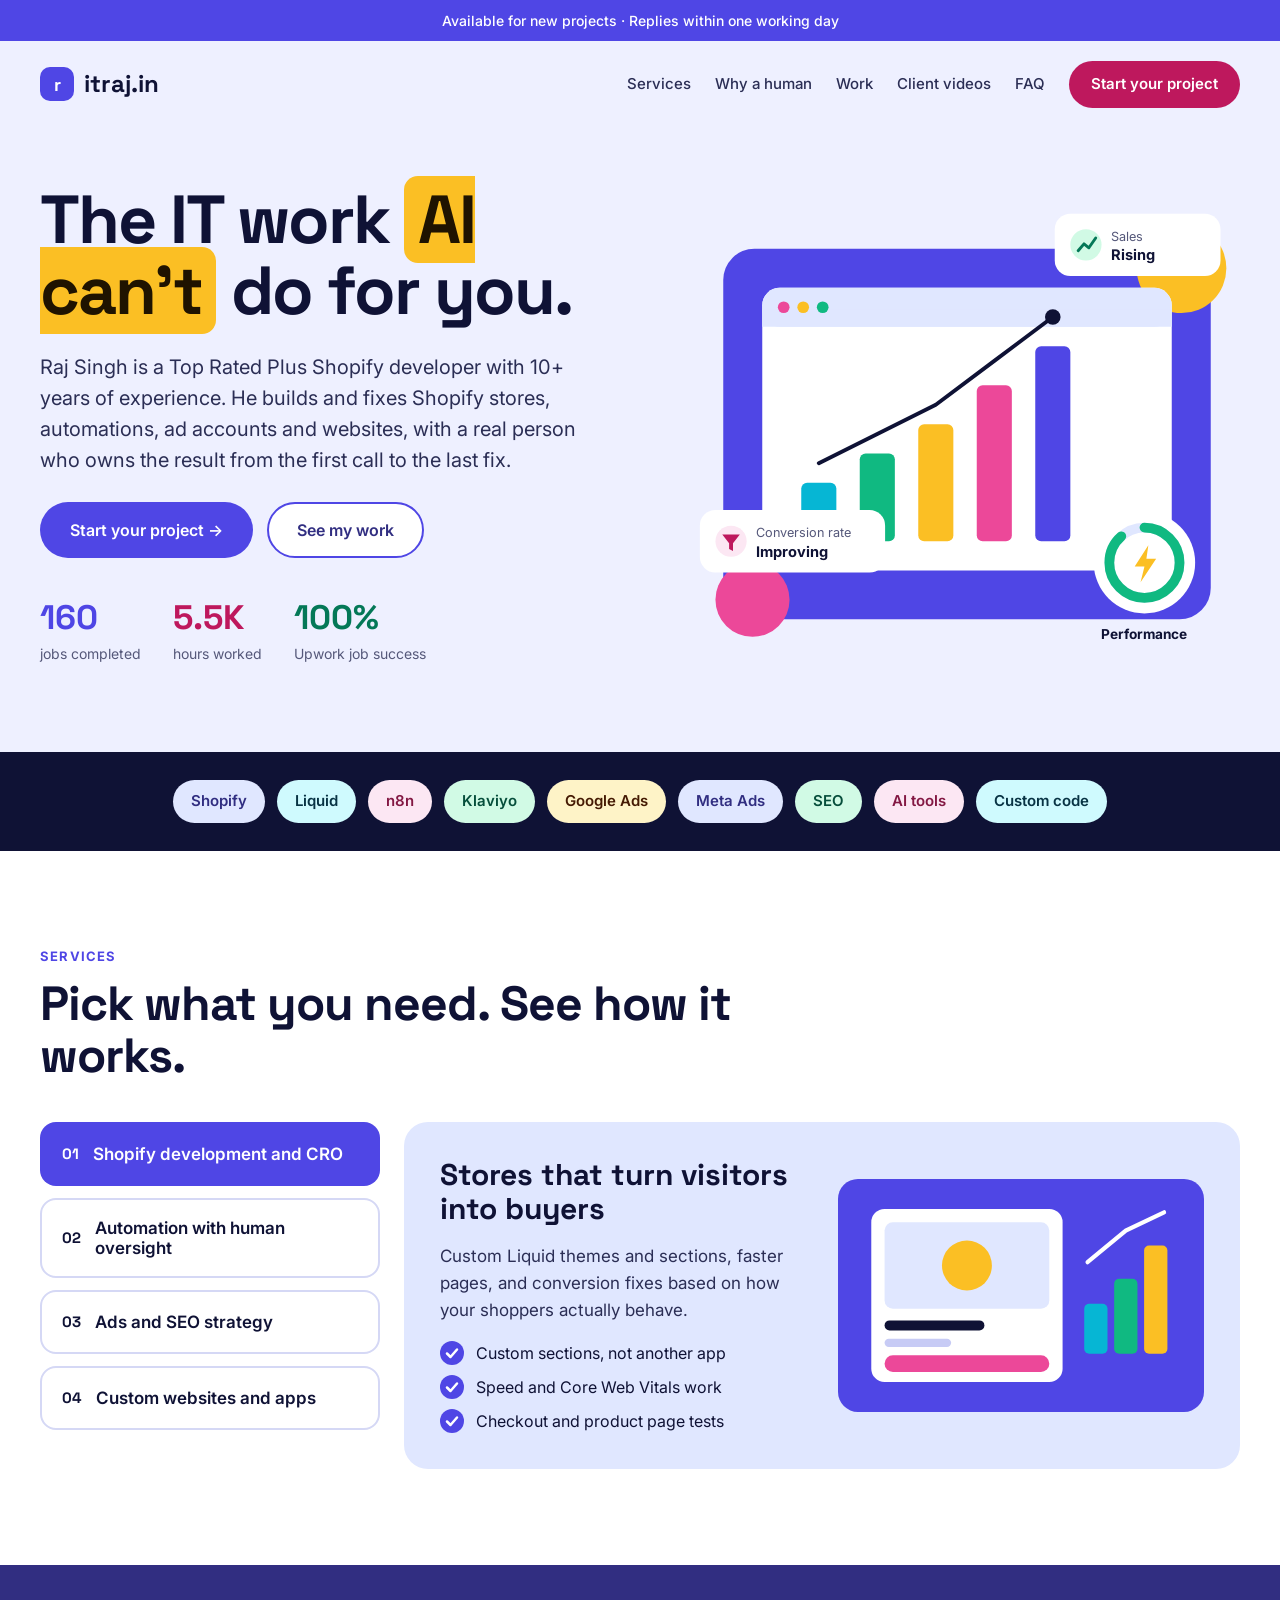
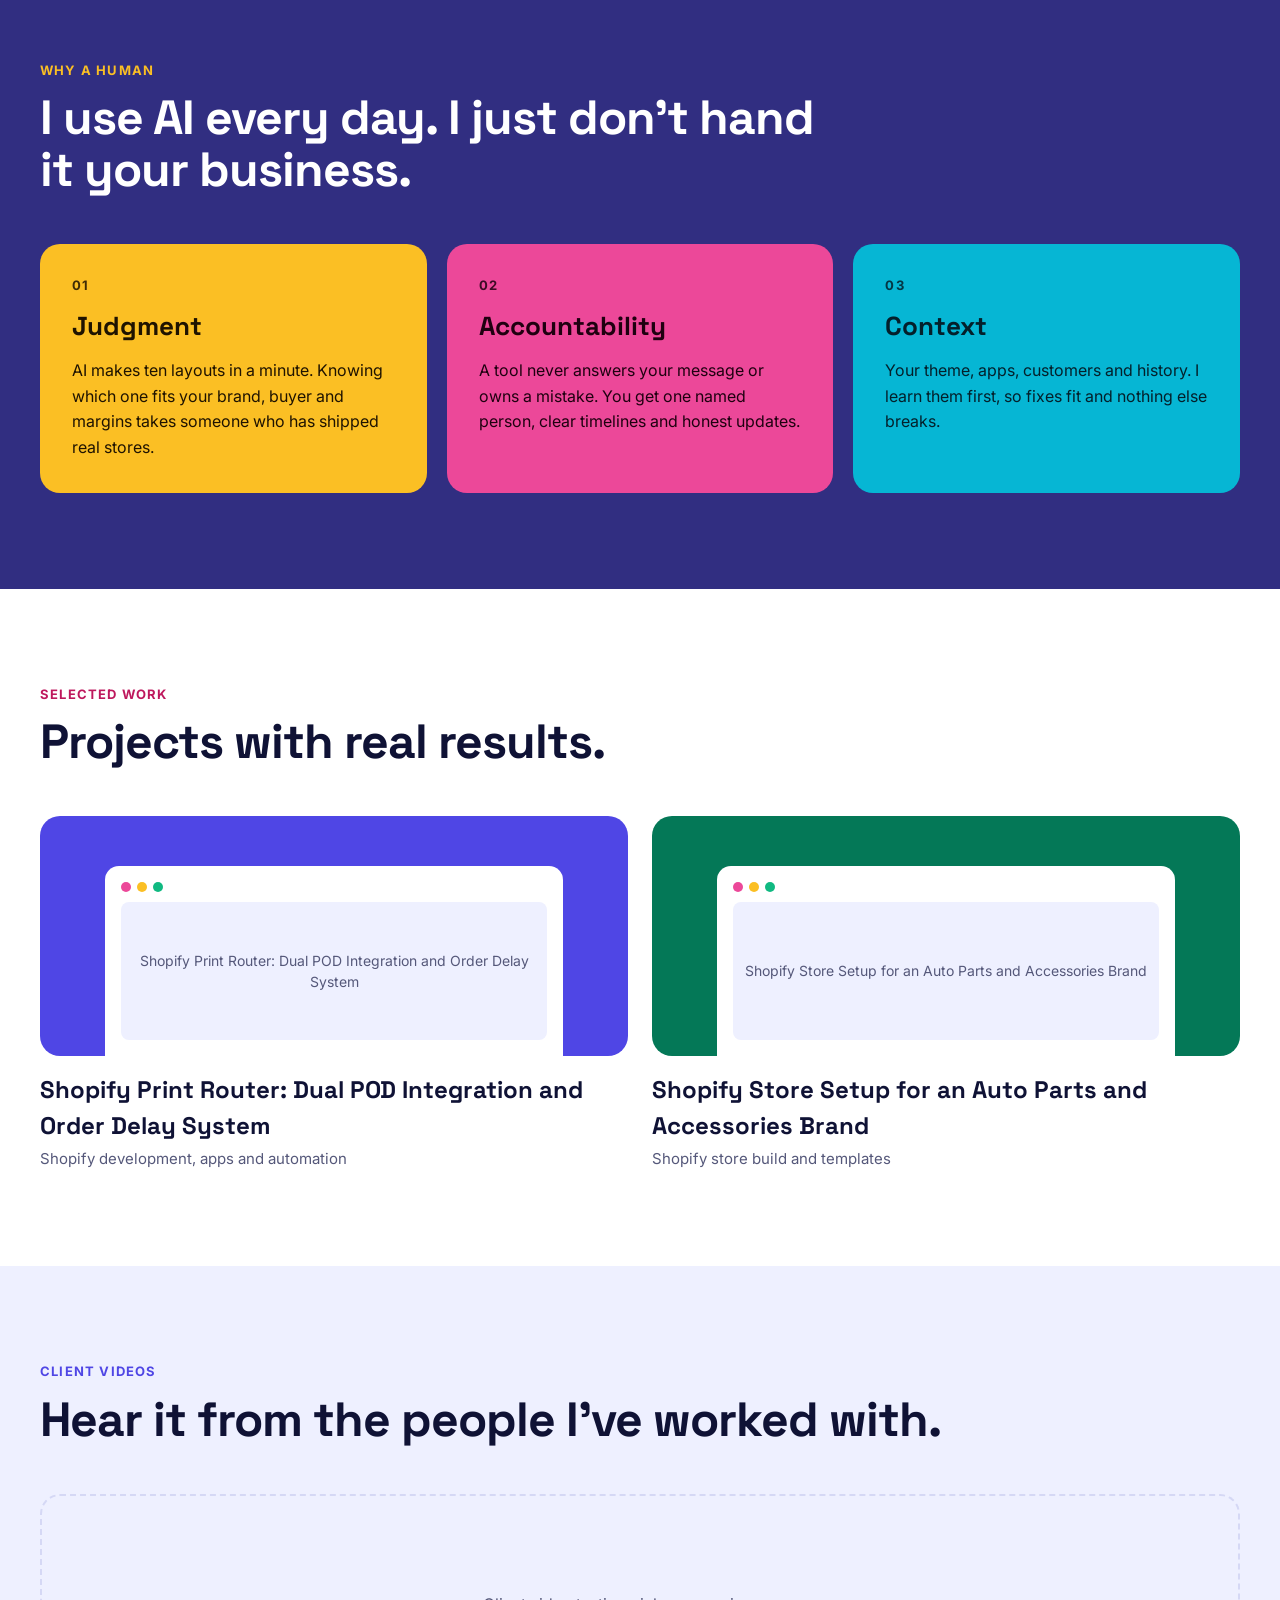
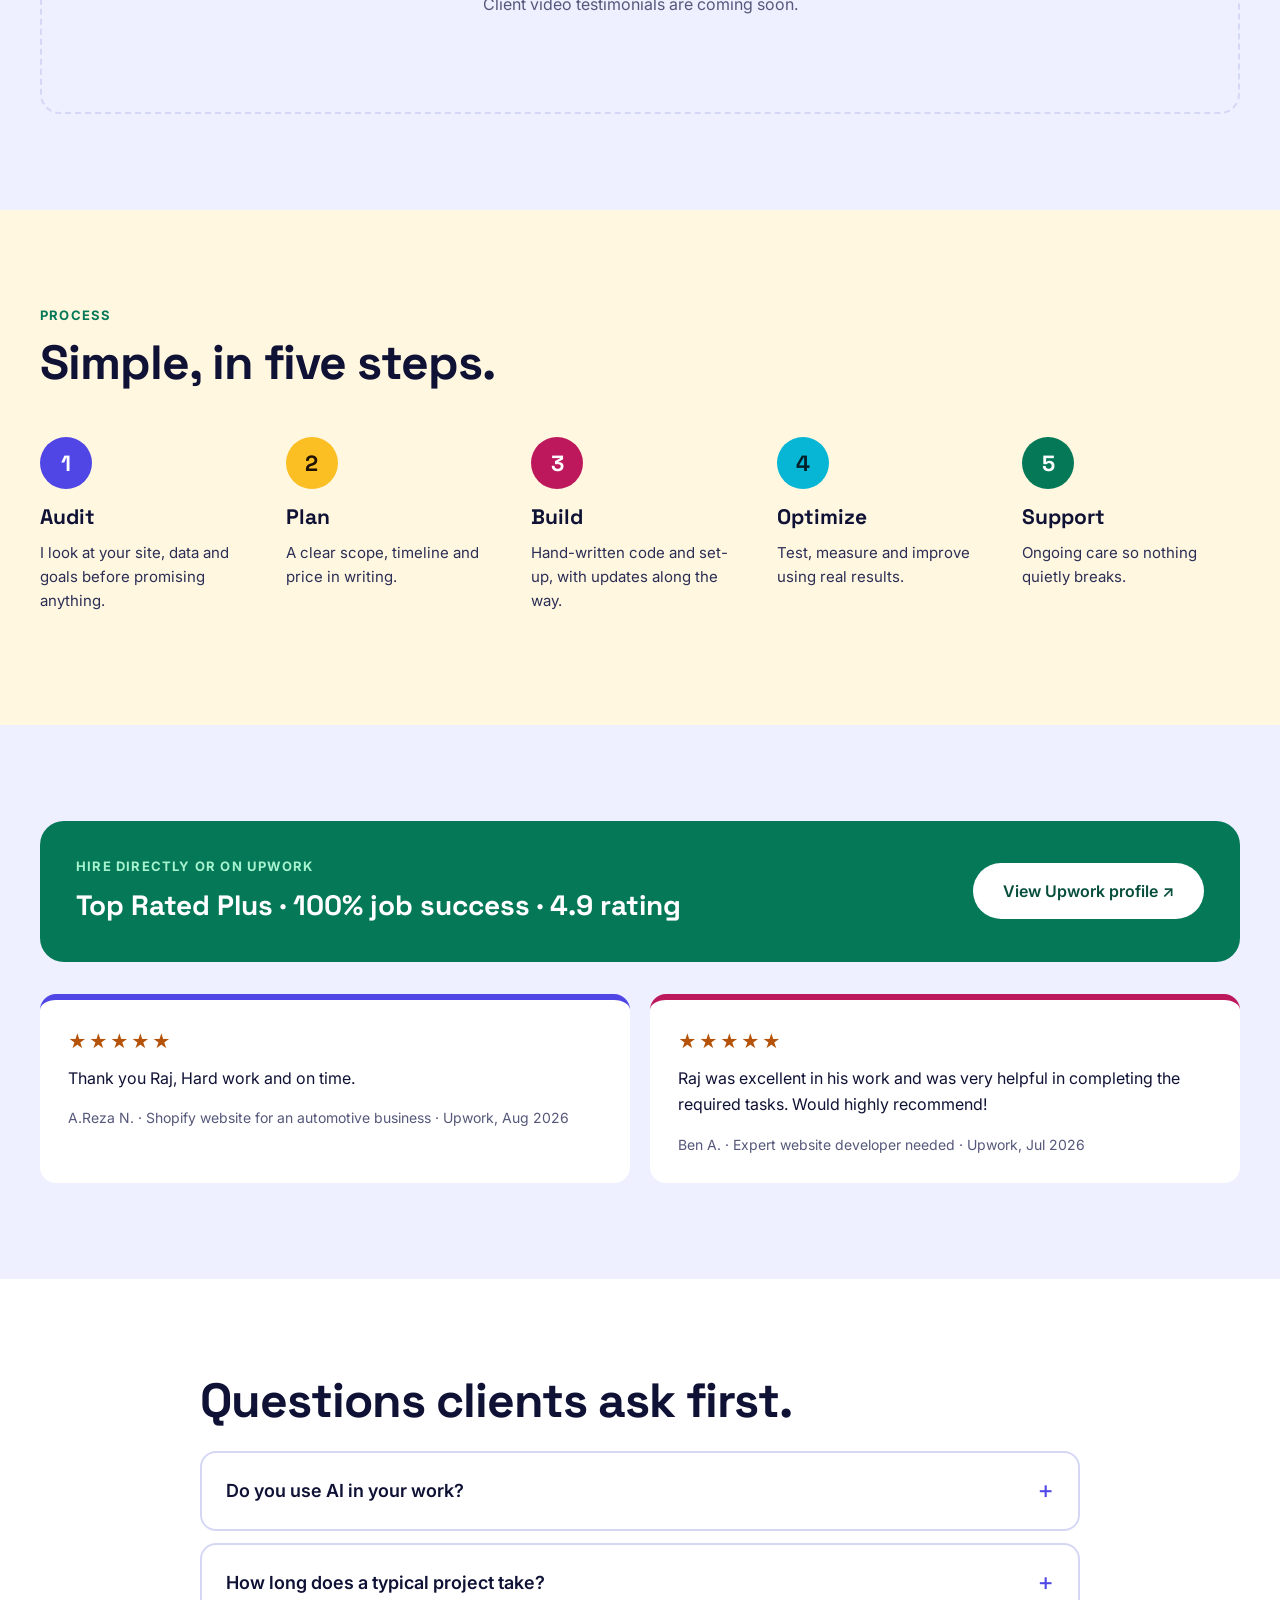
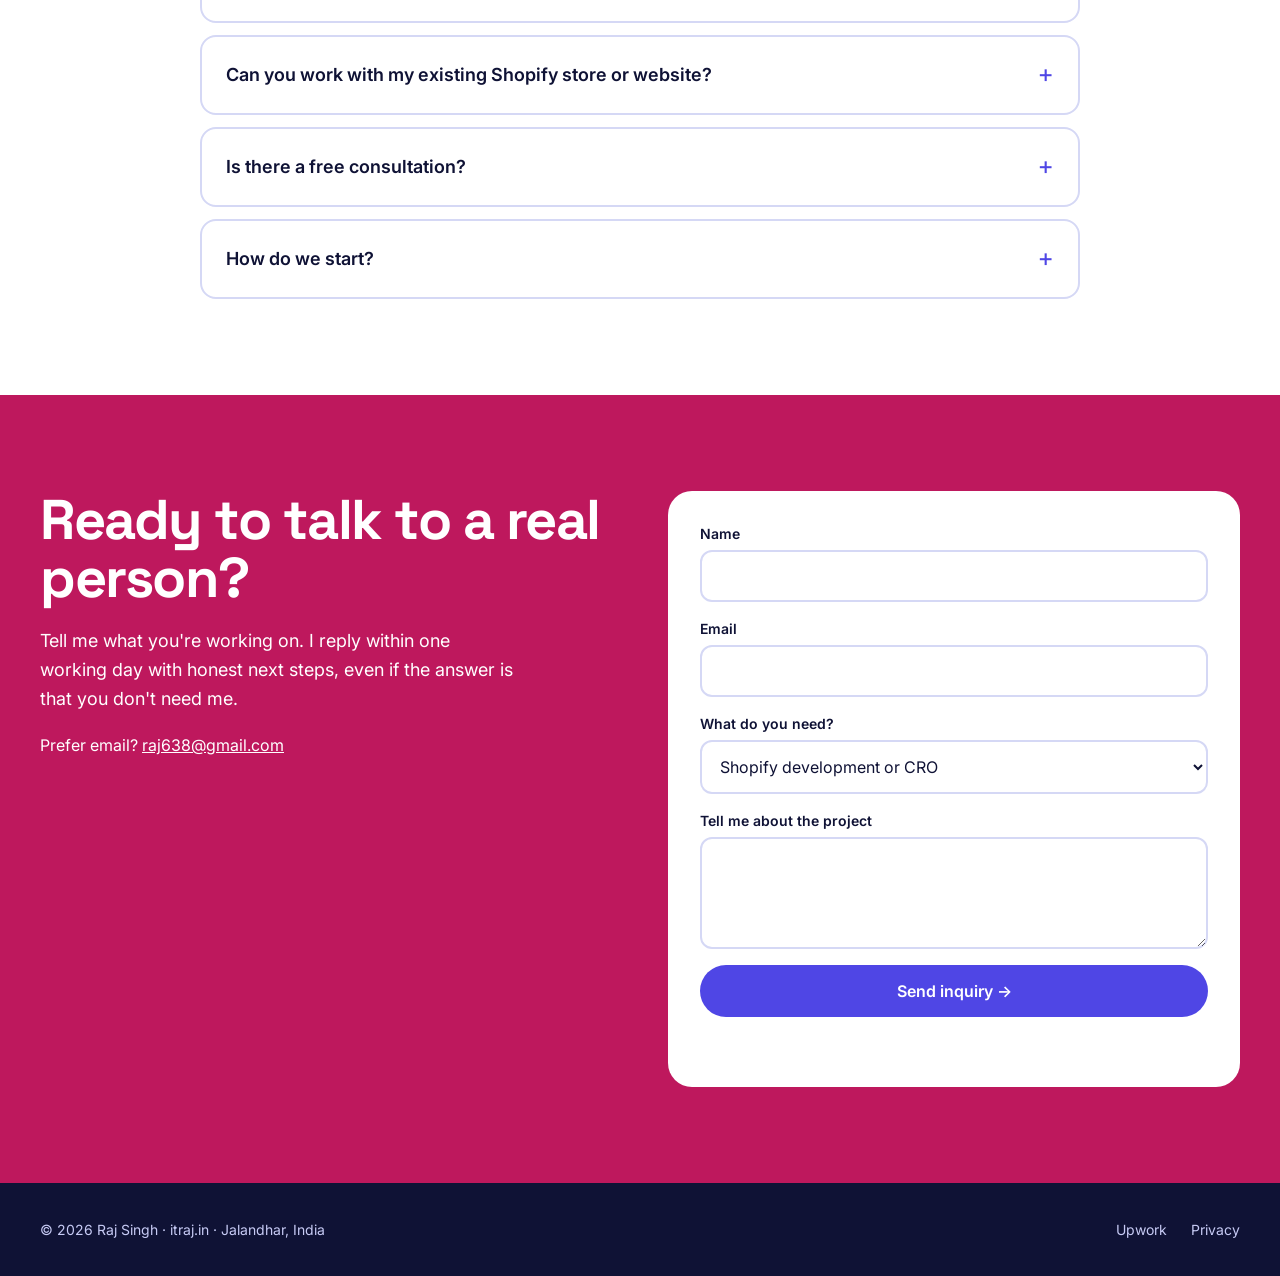
==== index.html @ fac1e597 "Initial itraj.in site with admin and contact form Co-Authored-By: Claude Sonnet 5.5 <noreply@anthrop" ====
<!doctype html>
<html lang="en">
<head>
<meta charset="utf-8">
<meta name="viewport" content="width=device-width,initial-scale=1">
<title>Raj Singh | Shopify Developer, CRO and Automation Expert | itraj.in</title>
<meta name="description" content="Top Rated Plus Shopify developer with 10+ years of experience. Custom themes, speed optimization, CRO, automation and ads for stores worldwide. Book a free consultation.">
<link rel="canonical" href="https://itraj.in/">
<meta name="robots" content="index,follow,max-image-preview:large">
<meta name="theme-color" content="#4F46E5">
<link rel="icon" href="/favicon.svg" type="image/svg+xml">
<meta property="og:type" content="website">
<meta property="og:site_name" content="Raj Singh">
<meta property="og:title" content="Raj Singh | Shopify Developer, CRO and Automation Expert">
<meta property="og:description" content="The IT work AI can't do for you. Shopify development, CRO, automation, ads and SEO from a real person who owns the result.">
<meta property="og:url" content="https://itraj.in/">
<meta property="og:image" content="https://itraj.in/assets/og.png">
<meta property="og:image:width" content="1200">
<meta property="og:image:height" content="630">
<meta name="twitter:card" content="summary_large_image">
<link rel="preconnect" href="https://fonts.googleapis.com">
<link rel="preconnect" href="https://fonts.gstatic.com" crossorigin>
<link rel="preload" as="style" href="https://fonts.googleapis.com/css2?family=Inter:wght@400;600&family=Space+Grotesk:wght@700&display=swap">
<link rel="stylesheet" href="https://fonts.googleapis.com/css2?family=Inter:wght@400;600&family=Space+Grotesk:wght@700&display=swap">
<link rel="stylesheet" href="/assets/site.css">
<!-- GOOGLE_ANALYTICS -->
<script type="application/ld+json">{"@context":"https://schema.org","@graph":[{"@type":"WebSite","@id":"https://itraj.in/#website","url":"https://itraj.in/","name":"Raj Singh","inLanguage":"en"},{"@type":"Person","@id":"https://itraj.in/#raj","name":"Raj Singh","url":"https://itraj.in/","email":"raj638@gmail.com","jobTitle":"Shopify developer and conversion rate optimization specialist","address":{"@type":"PostalAddress","addressLocality":"Jalandhar","addressCountry":"IN"},"sameAs":["https://www.upwork.com/freelancers/~01315a4b0e96c1850b"],"knowsAbout":["Shopify","Shopify Plus","Liquid","Conversion rate optimization","Website speed optimization","Automation","Google Ads","Meta Ads","SEO"]},{"@type":"ProfessionalService","@id":"https://itraj.in/#service","name":"Raj Singh, Shopify and IT services","url":"https://itraj.in/","image":"https://itraj.in/assets/og.png","founder":{"@id":"https://itraj.in/#raj"},"areaServed":"Worldwide","address":{"@type":"PostalAddress","addressLocality":"Jalandhar","addressCountry":"IN"},"serviceType":["Shopify development","Conversion rate optimization","Automation","Ads and SEO","Custom website development"]}]}</script>
</head>
<body>
<a class="skip" href="#main">Skip to content</a>
<div class="topbar">Available for new projects · Replies within one working day</div>
<header class="top"><div class="wrap nav">
<a class="logo" href="/" aria-label="itraj.in home"><i aria-hidden="true">r</i>itraj.in</a>
<nav class="links" aria-label="Main"><a href="#services">Services</a><a href="#human">Why a human</a><a href="#work">Work</a><a href="#videos">Client videos</a><a href="#faq">FAQ</a><a class="cta" href="#contact">Start your project</a></nav>
</div></header>
<main id="main">
<section class="top" id="top"><div class="wrap hero">
<div class="hero-text">
<h1>The IT work <mark>AI can't</mark> do for you.</h1>
<p class="lead">Raj Singh is a Top Rated Plus Shopify developer with 10+ years of experience. He builds and fixes Shopify stores, automations, ad accounts and websites, with a real person who owns the result from the first call to the last fix.</p>
<div class="row"><a class="btn btn-primary" href="#contact">Start your project →</a><a class="btn btn-ghost" href="#work">See my work</a></div>
<div class="stats">
<div><b style="color:#4F46E5" data-s="stat_jobs">160</b>jobs completed</div>
<div><b style="color:#BE185D" data-s="stat_hours">5.5K</b>hours worked</div>
<div><b style="color:#047857" data-s="stat_success">100%</b>Upwork job success</div>
</div>
</div>
<div class="hero-art"><svg width="560" height="460" viewBox="0 0 560 460" role="img" aria-label="Illustration of a website dashboard showing rising sales, improving conversion rate and a strong performance score"><rect x="30" y="50" width="500" height="380" rx="32" fill="#4F46E5"/><circle cx="500" cy="70" r="46" fill="#FBBF24"/><circle cx="60" cy="410" r="38" fill="#EC4899"/><rect x="70" y="90" width="420" height="290" rx="18" fill="#FFFFFF"/><rect x="70" y="90" width="420" height="40" rx="18" fill="#E0E7FF"/><rect x="70" y="112" width="420" height="18" fill="#E0E7FF"/><circle cx="92" cy="110" r="6" fill="#EC4899"/><circle cx="112" cy="110" r="6" fill="#FBBF24"/><circle cx="132" cy="110" r="6" fill="#10B981"/><rect x="110" y="290" width="36" height="60" rx="6" fill="#06B6D4"/><rect x="170" y="260" width="36" height="90" rx="6" fill="#10B981"/><rect x="230" y="230" width="36" height="120" rx="6" fill="#FBBF24"/><rect x="290" y="190" width="36" height="160" rx="6" fill="#EC4899"/><rect x="350" y="150" width="36" height="200" rx="6" fill="#4F46E5"/><path d="M128 270 L188 240 L248 210 L308 165 L368 120" stroke="#0F1235" stroke-width="4" fill="none" stroke-linecap="round" stroke-linejoin="round"/><circle cx="368" cy="120" r="8" fill="#0F1235"/><g><rect x="370" y="14" width="170" height="64" rx="16" fill="#FFFFFF"/><circle cx="402" cy="46" r="16" fill="#D1FAE5"/><path d="M394 52 L400 45 L405 49 L412 39" stroke="#047857" stroke-width="3" fill="none" stroke-linecap="round" stroke-linejoin="round"/><text x="428" y="42" font-size="13" fill="#55587A">Sales</text><text x="428" y="62" font-size="15" font-weight="700" fill="#0F1235">Rising</text></g><g><rect x="6" y="318" width="190" height="64" rx="16" fill="#FFFFFF"/><circle cx="38" cy="350" r="16" fill="#FCE7F3"/><path d="M29 343 H47 L40 352 V360 L36 358 V352 Z" fill="#BE185D"/><text x="64" y="346" font-size="13" fill="#55587A">Conversion rate</text><text x="64" y="366" font-size="15" font-weight="700" fill="#0F1235">Improving</text></g><g><circle cx="462" cy="372" r="52" fill="#FFFFFF"/><circle cx="462" cy="372" r="36" fill="none" stroke="#E0E7FF" stroke-width="10"/><circle cx="462" cy="372" r="36" fill="none" stroke="#10B981" stroke-width="10" stroke-linecap="round" stroke-dasharray="200 27" transform="rotate(-90 462 372)"/><path d="M466 354 L452 376 H462 L458 392 L474 368 H464 Z" fill="#FBBF24"/><text x="462" y="450" font-size="14" font-weight="700" fill="#0F1235" text-anchor="middle">Performance</text></g></svg></div>
</div></section>
<section class="tools" aria-label="Tools and platforms"><div class="wrap"><ul class="chips"><li style="background:#E0E7FF;color:#312E81">Shopify</li><li style="background:#CFFAFE;color:#083344">Liquid</li><li style="background:#FCE7F3;color:#831843">n8n</li><li style="background:#D1FAE5;color:#064E3B">Klaviyo</li><li style="background:#FEF3C7;color:#451A03">Google Ads</li><li style="background:#E0E7FF;color:#312E81">Meta Ads</li><li style="background:#D1FAE5;color:#064E3B">SEO</li><li style="background:#FCE7F3;color:#831843">AI tools</li><li style="background:#CFFAFE;color:#083344">Custom code</li></ul></div></section>

<section class="sec" id="services"><div class="wrap">
<div class="eyebrow" style="color:#4F46E5">Services</div>
<h2 style="max-width:720px;margin-top:12px">Pick what you need. See how it works.</h2>
<div class="tabs"><div class="tablist" role="tablist" aria-label="Services"><button class="tab" type="button" role="tab" id="tab-0" data-i="0" aria-controls="panel-0" aria-selected="true"><b>01</b>Shopify development and CRO</button><button class="tab" type="button" role="tab" id="tab-1" data-i="1" aria-controls="panel-1" aria-selected="false"><b>02</b>Automation with human oversight</button><button class="tab" type="button" role="tab" id="tab-2" data-i="2" aria-controls="panel-2" aria-selected="false"><b>03</b>Ads and SEO strategy</button><button class="tab" type="button" role="tab" id="tab-3" data-i="3" aria-controls="panel-3" aria-selected="false"><b>04</b>Custom websites and apps</button></div><div class="panels p0"><div class="panel" id="panel-0" role="tabpanel" aria-labelledby="tab-0"><div><h3>Stores that turn visitors into buyers</h3><p>Custom Liquid themes and sections, faster pages, and conversion fixes based on how your shoppers actually behave.</p><ul class="ticks" style="--c:#4F46E5"><li>Custom sections, not another app</li><li>Speed and Core Web Vitals work</li><li>Checkout and product page tests</li></ul></div><div><svg width="440" height="280" viewBox="0 0 440 280" role="img" aria-label="Product page with a rising conversion arrow"><rect width="440" height="280" rx="24" fill="#4F46E5"/><rect x="40" y="36" width="230" height="208" rx="16" fill="#FFFFFF"/><rect x="56" y="52" width="198" height="104" rx="10" fill="#E0E7FF"/><circle cx="155" cy="104" r="30" fill="#FBBF24"/><rect x="56" y="170" width="120" height="12" rx="6" fill="#0F1235"/><rect x="56" y="192" width="80" height="10" rx="5" fill="#C7CBF5"/><rect x="56" y="212" width="198" height="20" rx="10" fill="#EC4899"/><rect x="296" y="150" width="28" height="60" rx="6" fill="#06B6D4"/><rect x="332" y="120" width="28" height="90" rx="6" fill="#10B981"/><rect x="368" y="80" width="28" height="130" rx="6" fill="#FBBF24"/><path d="M300 100 L346 62 L392 40" stroke="#FFFFFF" stroke-width="5" fill="none" stroke-linecap="round"/></svg></div></div><div class="panel" id="panel-1" role="tabpanel" aria-labelledby="tab-1"><div><h3>Automation that someone keeps watching</h3><p>n8n, Klaviyo and AI tools wired into your process, with a human check on the steps that matter.</p><ul class="ticks" style="--c:#047857"><li>Orders, emails and reports on autopilot</li><li>Human review where mistakes cost money</li><li>Monitored and fixed when something changes</li></ul></div><div><svg width="440" height="280" viewBox="0 0 440 280" role="img" aria-label="Automation flow with a human check step"><rect width="440" height="280" rx="24" fill="#047857"/><path d="M90 140 H190 M250 140 H350" stroke="#FFFFFF" stroke-width="5"/><path d="M220 110 V60 M220 170 V220" stroke="#FFFFFF" stroke-width="5" stroke-dasharray="8 8"/><circle cx="70" cy="140" r="34" fill="#FBBF24"/><circle cx="220" cy="140" r="40" fill="#EC4899"/><path d="M203 140 L216 153 L240 126" stroke="#FFFFFF" stroke-width="7" fill="none" stroke-linecap="round" stroke-linejoin="round"/><circle cx="370" cy="140" r="34" fill="#06B6D4"/><circle cx="220" cy="46" r="18" fill="#FFFFFF"/><circle cx="220" cy="234" r="18" fill="#FFFFFF"/></svg></div></div><div class="panel" id="panel-2" role="tabpanel" aria-labelledby="tab-2"><div><h3>Ads and SEO with a person accountable</h3><p>Google and Meta Ads plus SEO, planned around your margins and reported in plain language.</p><ul class="ticks" style="--c:#BE185D"><li>Campaigns built around real profit</li><li>Clear monthly reports, no jargon</li><li>SEO fixes you can see on the page</li></ul></div><div><svg width="440" height="280" viewBox="0 0 440 280" role="img" aria-label="Search and ads performance chart"><rect width="440" height="280" rx="24" fill="#BE185D"/><rect x="40" y="40" width="250" height="200" rx="16" fill="#FFFFFF"/><path d="M62 210 L110 170 L160 184 L210 120 L268 76" stroke="#BE185D" stroke-width="6" fill="none" stroke-linecap="round" stroke-linejoin="round"/><circle cx="268" cy="76" r="9" fill="#BE185D"/><rect x="62" y="58" width="90" height="10" rx="5" fill="#C7CBF5"/><circle cx="350" cy="150" r="48" fill="#FBBF24"/><circle cx="350" cy="150" r="30" fill="#FFFFFF"/><path d="M372 174 L406 208" stroke="#0F1235" stroke-width="12" stroke-linecap="round"/></svg></div></div><div class="panel" id="panel-3" role="tabpanel" aria-labelledby="tab-3"><div><h3>Websites built around your business</h3><p>Business sites and tools designed around how your company really works.</p><ul class="ticks" style="--c:#0E7490"><li>Fast, clean, mobile-first pages</li><li>Forms, bookings and integrations</li><li>Yours to own, with free or low-cost hosting</li></ul></div><div><svg width="440" height="280" viewBox="0 0 440 280" role="img" aria-label="Code editor window"><rect width="440" height="280" rx="24" fill="#0E7490"/><rect x="40" y="36" width="360" height="208" rx="16" fill="#0F1235"/><circle cx="64" cy="58" r="6" fill="#EC4899"/><circle cx="84" cy="58" r="6" fill="#FBBF24"/><circle cx="104" cy="58" r="6" fill="#10B981"/><rect x="64" y="86" width="90" height="10" rx="5" fill="#06B6D4"/><rect x="164" y="86" width="140" height="10" rx="5" fill="#FBBF24"/><rect x="84" y="112" width="160" height="10" rx="5" fill="#EC4899"/><rect x="84" y="138" width="110" height="10" rx="5" fill="#10B981"/><rect x="204" y="138" width="100" height="10" rx="5" fill="#A5B4FC"/><rect x="84" y="164" width="190" height="10" rx="5" fill="#06B6D4"/><rect x="64" y="190" width="70" height="10" rx="5" fill="#FBBF24"/></svg></div></div></div></div>
</div></section>

<section class="sec dark" id="human"><div class="wrap">
<div class="eyebrow" style="color:#FBBF24">Why a human</div>
<h2 style="max-width:780px;margin-top:12px">I use AI every day. I just don't hand it your business.</h2>
<div class="cards"><div class="card" style="background:#FBBF24;color:#1F1300"><div class="eyebrow" style="opacity:.85">01</div><h3>Judgment</h3><p>AI makes ten layouts in a minute. Knowing which one fits your brand, buyer and margins takes someone who has shipped real stores.</p></div><div class="card" style="background:#EC4899;color:#1F0010"><div class="eyebrow" style="opacity:.85">02</div><h3>Accountability</h3><p>A tool never answers your message or owns a mistake. You get one named person, clear timelines and honest updates.</p></div><div class="card" style="background:#06B6D4;color:#04202B"><div class="eyebrow" style="opacity:.85">03</div><h3>Context</h3><p>Your theme, apps, customers and history. I learn them first, so fixes fit and nothing else breaks.</p></div></div>
</div></section>

<section class="sec" id="work"><div class="wrap">
<div class="eyebrow" style="color:#BE185D">Selected work</div>
<h2 style="margin-top:12px">Projects with real results.</h2>
<div class="grid" id="project-list"><article class="proj"><div class="shot" style="background:#4F46E5"><div class="win"><div class="dots"><i style="background:#EC4899"></i><i style="background:#FBBF24"></i><i style="background:#10B981"></i></div><div class="ph">Shopify Print Router: Dual POD Integration and Order Delay System</div></div></div><div><h3>Shopify Print Router: Dual POD Integration and Order Delay System</h3><p>Shopify development, apps and automation</p></div></article><article class="proj"><div class="shot" style="background:#047857"><div class="win"><div class="dots"><i style="background:#EC4899"></i><i style="background:#FBBF24"></i><i style="background:#10B981"></i></div><div class="ph">Shopify Store Setup for an Auto Parts and Accessories Brand</div></div></div><div><h3>Shopify Store Setup for an Auto Parts and Accessories Brand</h3><p>Shopify store build and templates</p></div></article></div>
</div></section>

<section class="sec" id="videos" style="background:#EEF0FF"><div class="wrap">
<div class="eyebrow" style="color:#4F46E5">Client videos</div>
<h2 style="margin-top:12px">Hear it from the people I've worked with.</h2>
<div class="vids" id="video-list"><div class="vempty">Client video testimonials are coming soon.</div></div>
</div></section>

<section class="sec" id="process" style="background:#FFF7E0"><div class="wrap">
<div class="eyebrow" style="color:#047857">Process</div>
<h2 style="margin-top:12px">Simple, in five steps.</h2>
<ol class="steps" style="list-style:none;padding:0"><li class="step"><i style="background:#4F46E5;color:#FFFFFF">1</i><h3>Audit</h3><p>I look at your site, data and goals before promising anything.</p></li><li class="step"><i style="background:#FBBF24;color:#1F1300">2</i><h3>Plan</h3><p>A clear scope, timeline and price in writing.</p></li><li class="step"><i style="background:#BE185D;color:#FFFFFF">3</i><h3>Build</h3><p>Hand-written code and set-up, with updates along the way.</p></li><li class="step"><i style="background:#06B6D4;color:#04202B">4</i><h3>Optimize</h3><p>Test, measure and improve using real results.</p></li><li class="step"><i style="background:#047857;color:#FFFFFF">5</i><h3>Support</h3><p>Ongoing care so nothing quietly breaks.</p></li></ol>
</div></section>

<section class="sec" id="reviews" style="background:#EEF0FF"><div class="wrap">
<div class="up"><div><div class="eyebrow" style="color:#A7F3D0">Hire directly or on Upwork</div><strong>Top Rated Plus · <span data-s="stat_success">100%</span> job success · <span data-s="stat_rating">4.9</span> rating</strong></div><a class="btn" data-s-href="upwork_url" href="https://www.upwork.com/freelancers/~01315a4b0e96c1850b" target="_blank" rel="noopener">View Upwork profile ↗</a></div>
<div class="revs" id="review-list"><figure class="rev" style="--c:#4F46E5"><div class="stars" aria-label="5 out of 5 stars">★★★★★</div><blockquote>Thank you Raj, Hard work and on time.</blockquote><cite>A.Reza N. · Shopify website for an automotive business · Upwork, Aug 2026</cite></figure><figure class="rev" style="--c:#BE185D"><div class="stars" aria-label="5 out of 5 stars">★★★★★</div><blockquote>Raj was excellent in his work and was very helpful in completing the required tasks. Would highly recommend!</blockquote><cite>Ben A. · Expert website developer needed · Upwork, Jul 2026</cite></figure></div>
</div></section>

<section class="sec" id="faq"><div class="wrap faq">
<h2>Questions clients ask first.</h2>
<div style="margin-top:24px"><details><summary>Do you use AI in your work?</summary><p>Yes, as a tool. It speeds up the routine parts. Decisions, checks and fixes stay with me.</p></details><details><summary>How long does a typical project take?</summary><p>It depends on the scope. Small fixes can take days and full builds usually take a few weeks. You get a written timeline and price before any work starts.</p></details><details><summary>Can you work with my existing Shopify store or website?</summary><p>Yes. Most of my work is improving what you already have without breaking it.</p></details><details><summary>Is there a free consultation?</summary><p>Yes. I offer a free 30-minute consultation with real advice and no sales pressure. Send the form below to book it.</p></details><details><summary>How do we start?</summary><p>Send the form below. I reply with next steps within one working day.</p></details></div>
</div></section>

<section class="sec contact" id="contact"><div class="wrap cwrap">
<div><h2>Ready to talk to a real person?</h2><p>Tell me what you're working on. I reply within one working day with honest next steps, even if the answer is that you don't need me.</p><p class="alt">Prefer email? <a data-mail data-mail-text href="mailto:raj638@gmail.com">raj638@gmail.com</a></p></div>
<div><form id="contact-form" novalidate>
<label>Name<input type="text" name="name" autocomplete="name" required maxlength="120"></label>
<label>Email<input type="email" name="email" autocomplete="email" required maxlength="200"></label>
<label>What do you need?<select name="service"><option>Shopify development or CRO</option><option>Automation</option><option>Ads or SEO</option><option>Custom website or app</option><option>Free 30-minute consultation</option><option>Not sure yet</option></select></label>
<label>Tell me about the project<textarea name="message" rows="4" required maxlength="5000"></textarea></label>
<div class="hp" aria-hidden="true"><label>Website<input type="text" name="website" tabindex="-1" autocomplete="off"></label></div>
<button class="btn btn-primary" type="submit">Send inquiry →</button>
<div class="msg" id="form-msg" role="status" aria-live="polite"></div>
</form></div>
</div></section>
</main>
<footer><div class="wrap"><div>© 2026 Raj Singh · itraj.in · Jalandhar, India</div><nav aria-label="Footer"><a data-s-href="upwork_url" href="https://www.upwork.com/freelancers/~01315a4b0e96c1850b" target="_blank" rel="noopener">Upwork</a><a href="/privacy">Privacy</a></nav></div></footer>
<script src="/assets/site.js" defer></script>
</body>
</html>
---- assets/site.css ----
:root{--ink:#0F1235;--muted:#55587A;--soft:#2B2E55;--indigo:#4F46E5;--indigo-d:#312E81;--lav:#EEF0FF;--pink:#BE185D;--amber:#FBBF24;--green:#047857;--teal:#0E7490;--line:#D5D8F5;--head:'Space Grotesk',system-ui,sans-serif}
*,*::before,*::after{box-sizing:border-box}
html{scroll-behavior:smooth}
body{margin:0;font-family:Inter,system-ui,-apple-system,'Segoe UI',sans-serif;color:var(--ink);background:#fff;line-height:1.5;-webkit-font-smoothing:antialiased}
h1,h2,h3,p,figure{margin:0}
a{color:inherit;text-decoration:none}
a:hover{opacity:.85}
img,svg{max-width:100%;height:auto;display:block}
svg text{font-family:inherit}
:focus-visible{outline:3px solid var(--amber);outline-offset:2px}
.skip{position:absolute;left:-999px;top:8px;background:#fff;color:var(--ink);padding:10px 16px;border-radius:8px;z-index:50}
.skip:focus{left:8px}
.wrap{max-width:1280px;margin:0 auto;padding:0 40px}
.sec{padding:96px 0}
.eyebrow{font-size:13px;letter-spacing:1.2px;text-transform:uppercase;font-weight:700}
h2{font-family:var(--head);font-size:48px;line-height:1.08;letter-spacing:-1px;font-weight:700}
.btn{display:inline-flex;align-items:center;justify-content:center;min-height:48px;padding:14px 28px;border-radius:999px;font-weight:600;font-size:16px;border:2px solid transparent;cursor:pointer;font-family:inherit}
.btn-primary{background:var(--indigo);color:#fff}
.btn-ghost{background:#fff;border-color:var(--indigo);color:var(--indigo-d)}
.topbar{background:var(--indigo);color:#fff;text-align:center;padding:10px 16px;font-size:14px;font-weight:500}
.top{background:var(--lav)}
.nav{display:flex;flex-wrap:wrap;gap:16px;align-items:center;justify-content:space-between;padding-top:20px;padding-bottom:20px}
.logo{display:flex;align-items:center;gap:10px;font-family:var(--head);font-weight:700;font-size:24px}
.logo i{width:34px;height:34px;border-radius:10px;background:var(--indigo);color:#fff;display:flex;align-items:center;justify-content:center;font-style:normal;font-size:18px}
.links{display:flex;flex-wrap:wrap;gap:24px;align-items:center;font-size:15px;font-weight:500;color:var(--soft)}
.links .cta{background:var(--pink);color:#fff;padding:12px 22px;border-radius:999px;font-weight:600}
.hero{display:flex;flex-wrap:wrap;gap:48px;align-items:center;padding-top:56px;padding-bottom:88px}
.hero-text{flex:1 1 500px;min-width:0;display:flex;flex-direction:column;gap:26px}
.hero-art{flex:1 1 440px;min-width:0}
h1{font-family:var(--head);font-weight:700;font-size:68px;line-height:1.05;letter-spacing:-2px}
h1 mark{background:var(--amber);color:#1F1300;padding:0 14px;border-radius:14px}
.lead{font-size:20px;line-height:1.55;color:var(--soft);max-width:560px}
.row{display:flex;flex-wrap:wrap;gap:14px}
.stats{display:flex;flex-wrap:wrap;gap:32px;padding-top:8px;font-size:14px;color:var(--muted)}
.stats b{display:block;font-family:var(--head);font-size:34px}
.tools{background:var(--ink);padding:28px 0}
.chips{display:flex;flex-wrap:wrap;gap:12px;justify-content:center;margin:0;padding:0;list-style:none}
.chips li{padding:10px 18px;border-radius:999px;font-weight:600;font-size:15px}
.tabs{display:flex;flex-wrap:wrap;gap:24px;align-items:stretch;margin-top:40px}
.tablist{flex:0 1 340px;min-width:0;display:flex;flex-direction:column;gap:12px}
.tab{display:flex;gap:14px;align-items:center;text-align:left;padding:18px 20px;border-radius:16px;cursor:pointer;min-height:64px;font:600 17px Inter,system-ui,sans-serif;border:2px solid var(--line);background:#fff;color:var(--ink)}
.tab b{font-family:var(--head);font-size:15px}
.tab[aria-selected=true]{color:#fff;border-color:transparent}
.panels{flex:1 1 560px;min-width:0;border-radius:24px;padding:36px;transition:background .2s}
.panel{display:flex;flex-wrap:wrap;gap:32px;align-items:center}
.panel[hidden]{display:none}
.panel>div{flex:1 1 300px;min-width:0}
.panel h3{font-family:var(--head);font-size:30px;line-height:1.15;font-weight:700;margin-bottom:16px}
.panel p{font-size:17px;line-height:1.6;color:var(--soft);margin-bottom:16px}
.ticks{list-style:none;margin:0;padding:0;display:flex;flex-direction:column;gap:10px}
.ticks li{display:flex;gap:12px;align-items:flex-start;font-size:16px}
.ticks li::before{content:"";flex:none;width:24px;height:24px;border-radius:50%;background:var(--c,var(--indigo)) url("data:image/svg+xml,%3Csvg xmlns='http://www.w3.org/2000/svg' viewBox='0 0 24 24'%3E%3Cpath d='M7 12.5 10.5 16 17 8.5' stroke='%23fff' stroke-width='2.5' fill='none' stroke-linecap='round' stroke-linejoin='round'/%3E%3C/svg%3E") center/24px no-repeat}
.dark{background:var(--indigo-d);color:#fff}
.cards{display:flex;flex-wrap:wrap;gap:20px;margin-top:48px}
.card{flex:1 1 280px;min-width:0;border-radius:20px;padding:32px;display:flex;flex-direction:column;gap:12px}
.card h3{font-family:var(--head);font-size:26px;font-weight:700}
.card p{font-size:16px;line-height:1.6}
.grid{display:flex;flex-wrap:wrap;gap:32px 24px;margin-top:48px}
.proj{flex:1 1 520px;min-width:0;display:flex;flex-direction:column;gap:16px}
.shot{height:240px;border-radius:20px;display:flex;align-items:flex-end;justify-content:center;overflow:hidden}
.shot .win{width:78%;height:190px;background:#fff;border-radius:14px 14px 0 0;padding:16px;display:flex;flex-direction:column;gap:10px}
.shot .dots{display:flex;gap:6px}
.shot .dots i{width:10px;height:10px;border-radius:50%;display:block}
.shot .ph{flex:1;border-radius:8px;background:var(--lav);display:flex;align-items:center;justify-content:center;color:var(--muted);font-size:14px;text-align:center;padding:8px}
.shot img{width:100%;height:100%;object-fit:cover}
.proj h3{font-family:var(--head);font-size:24px;font-weight:700}
.proj p{font-size:15px;color:var(--muted);margin-top:4px}
.vids{display:flex;flex-wrap:wrap;gap:24px;margin-top:48px}
.vid{flex:1 1 360px;min-width:0;display:flex;flex-direction:column;gap:12px}
.vbox{position:relative;aspect-ratio:16/9;border-radius:20px;overflow:hidden;background:var(--ink)}
.vbox iframe,.vbox video,.vbox img,.vbox button{position:absolute;inset:0;width:100%;height:100%;border:0;object-fit:cover}
.vbox button{background:none;cursor:pointer;padding:0}
.vbox .play{position:absolute;left:50%;top:50%;width:72px;height:72px;margin:-36px 0 0 -36px;border-radius:50%;background:var(--pink);display:flex;align-items:center;justify-content:center}
.vbox .play::after{content:"";border-left:22px solid #fff;border-top:13px solid transparent;border-bottom:13px solid transparent;margin-left:6px}
.vempty{flex:1 1 360px;min-height:220px;border:2px dashed var(--line);border-radius:20px;display:flex;align-items:center;justify-content:center;text-align:center;padding:24px;color:var(--muted);font-size:16px}
.vid h3{font-family:var(--head);font-size:20px;font-weight:700}
.vid p{font-size:14px;color:var(--muted)}
.steps{display:flex;flex-wrap:wrap;gap:28px;margin-top:48px}
.step{flex:1 1 200px;min-width:0}
.step i{width:52px;height:52px;border-radius:50%;display:flex;align-items:center;justify-content:center;font:700 22px var(--head);font-style:normal;margin-bottom:12px}
.step h3{font-family:var(--head);font-size:21px;font-weight:700;margin-bottom:8px}
.step p{font-size:15px;line-height:1.6;color:var(--soft)}
.up{background:var(--green);color:#fff;border-radius:24px;padding:36px;display:flex;flex-wrap:wrap;gap:24px;align-items:center;justify-content:space-between}
.up strong{display:block;font-family:var(--head);font-size:28px;margin-top:8px}
.up .btn{background:#fff;color:#064E3B}
.revs{display:flex;flex-wrap:wrap;gap:20px;margin-top:32px}
.rev{flex:1 1 300px;min-width:0;background:#fff;border-top:6px solid var(--c);border-radius:16px;padding:28px}
.rev blockquote{margin:0;font-size:16px;line-height:1.65}
.rev cite{display:block;font-style:normal;font-size:14px;color:var(--muted);margin-top:16px}
.rev .stars{color:#B45309;letter-spacing:2px;margin-bottom:10px;font-size:18px}
.faq{max-width:960px}
details{border:2px solid var(--line);border-radius:16px;overflow:hidden;margin-top:12px}
summary{cursor:pointer;list-style:none;padding:20px 24px;font-size:18px;font-weight:600;min-height:64px;display:flex;justify-content:space-between;align-items:center;gap:16px}
summary::-webkit-details-marker{display:none}
summary::after{content:"+";font:28px var(--head);color:var(--indigo)}
details[open] summary{background:var(--lav)}
details[open] summary::after{content:"\2212"}
details p{padding:12px 24px 22px;font-size:16px;line-height:1.65;color:var(--soft)}
.contact{background:var(--pink);color:#fff}
.cwrap{display:flex;flex-wrap:wrap;gap:56px}
.cwrap>div{flex:1 1 400px;min-width:0}
.cwrap h2{font-size:56px;line-height:1.04;letter-spacing:-1.5px;margin-bottom:20px}
.cwrap p{font-size:18px;line-height:1.6;max-width:480px}
.cwrap .alt{margin-top:20px;font-size:16px}
.cwrap .alt a{text-decoration:underline}
form{background:#fff;color:var(--ink);border-radius:24px;padding:32px;display:flex;flex-direction:column;gap:16px}
label{display:flex;flex-direction:column;gap:6px;font-size:14px;font-weight:600}
input,select,textarea{padding:14px;border:2px solid var(--line);border-radius:12px;font:400 16px Inter,system-ui,sans-serif;background:#fff;color:var(--ink)}
.hp{position:absolute;left:-9999px;width:1px;height:1px;overflow:hidden}
.msg{font-size:15px;min-height:22px;font-weight:600}
.msg.ok{color:var(--green)}.msg.err{color:#B91C1C}
footer{background:var(--ink);color:#C7CBF5;font-size:14px}
footer .wrap{padding-top:36px;padding-bottom:36px;display:flex;flex-wrap:wrap;gap:16px;justify-content:space-between}
footer nav{display:flex;gap:24px}
@media(max-width:720px){.wrap{padding:0 20px}.sec{padding:64px 0}h1{font-size:44px;letter-spacing:-1px}h2{font-size:34px}.cwrap h2{font-size:38px}.panels{padding:24px}.links{gap:16px}.hero{padding-top:32px;padding-bottom:56px}.up strong{font-size:22px}}
@media(prefers-reduced-motion:reduce){html{scroll-behavior:auto}*{transition:none!important}}
.tab[data-i="0"][aria-selected=true]{background:#4F46E5}.tab[data-i="1"][aria-selected=true]{background:#047857}.tab[data-i="2"][aria-selected=true]{background:#BE185D}.tab[data-i="3"][aria-selected=true]{background:#0E7490}
.panels.p0{background:#E0E7FF}.panels.p1{background:#D1FAE5}.panels.p2{background:#FCE7F3}.panels.p3{background:#CFFAFE}
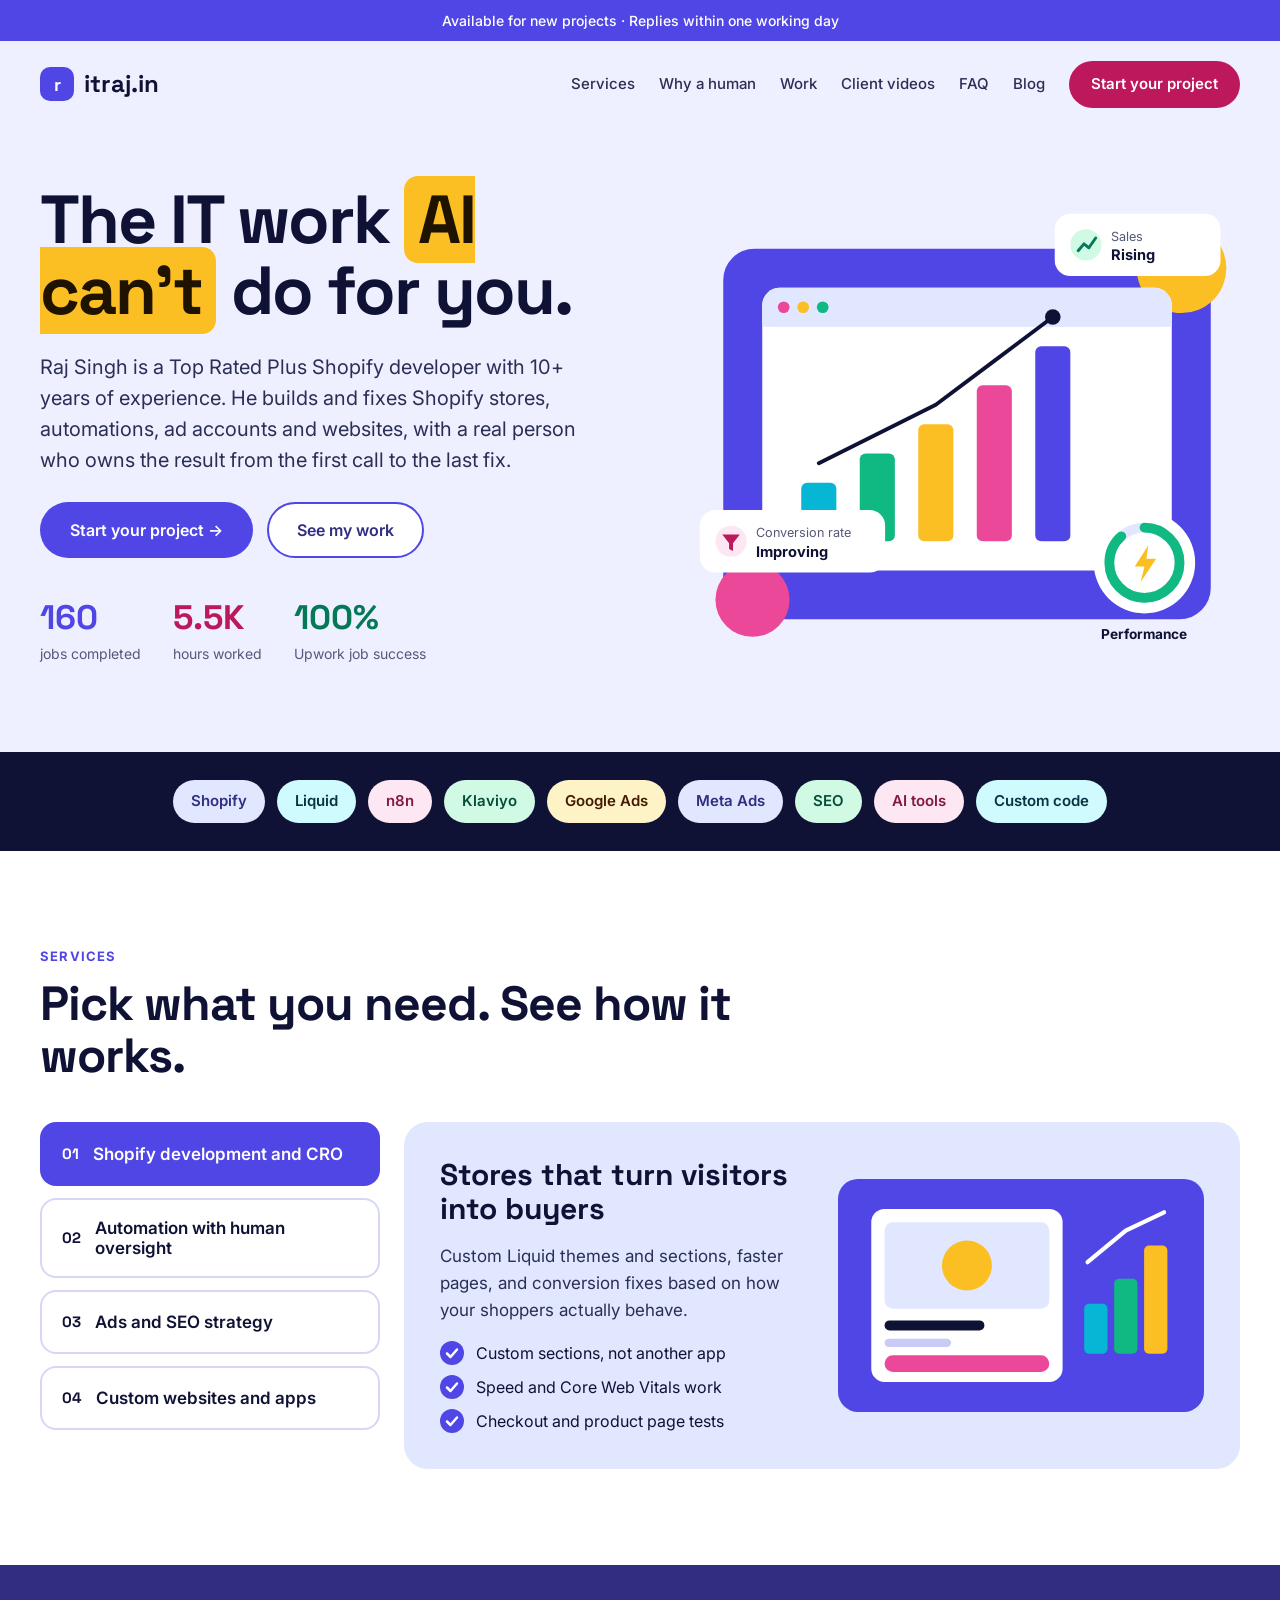
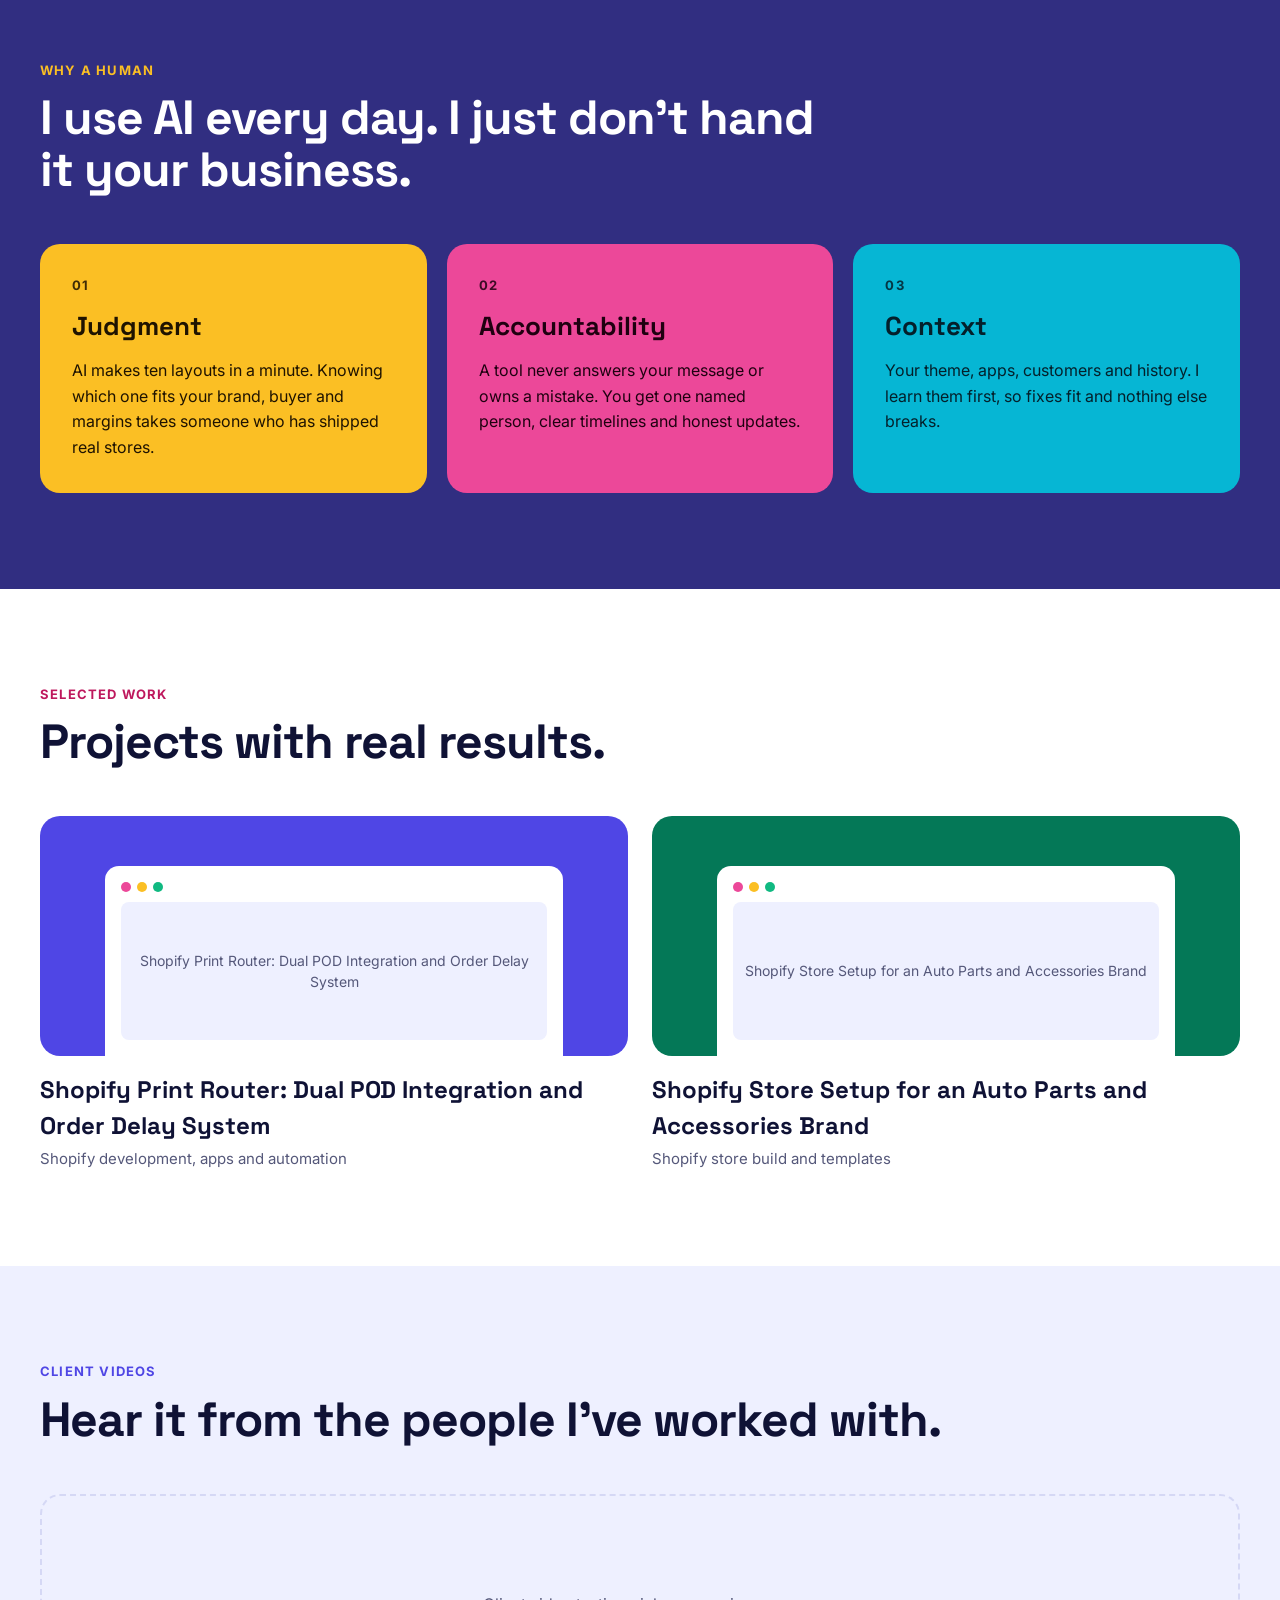
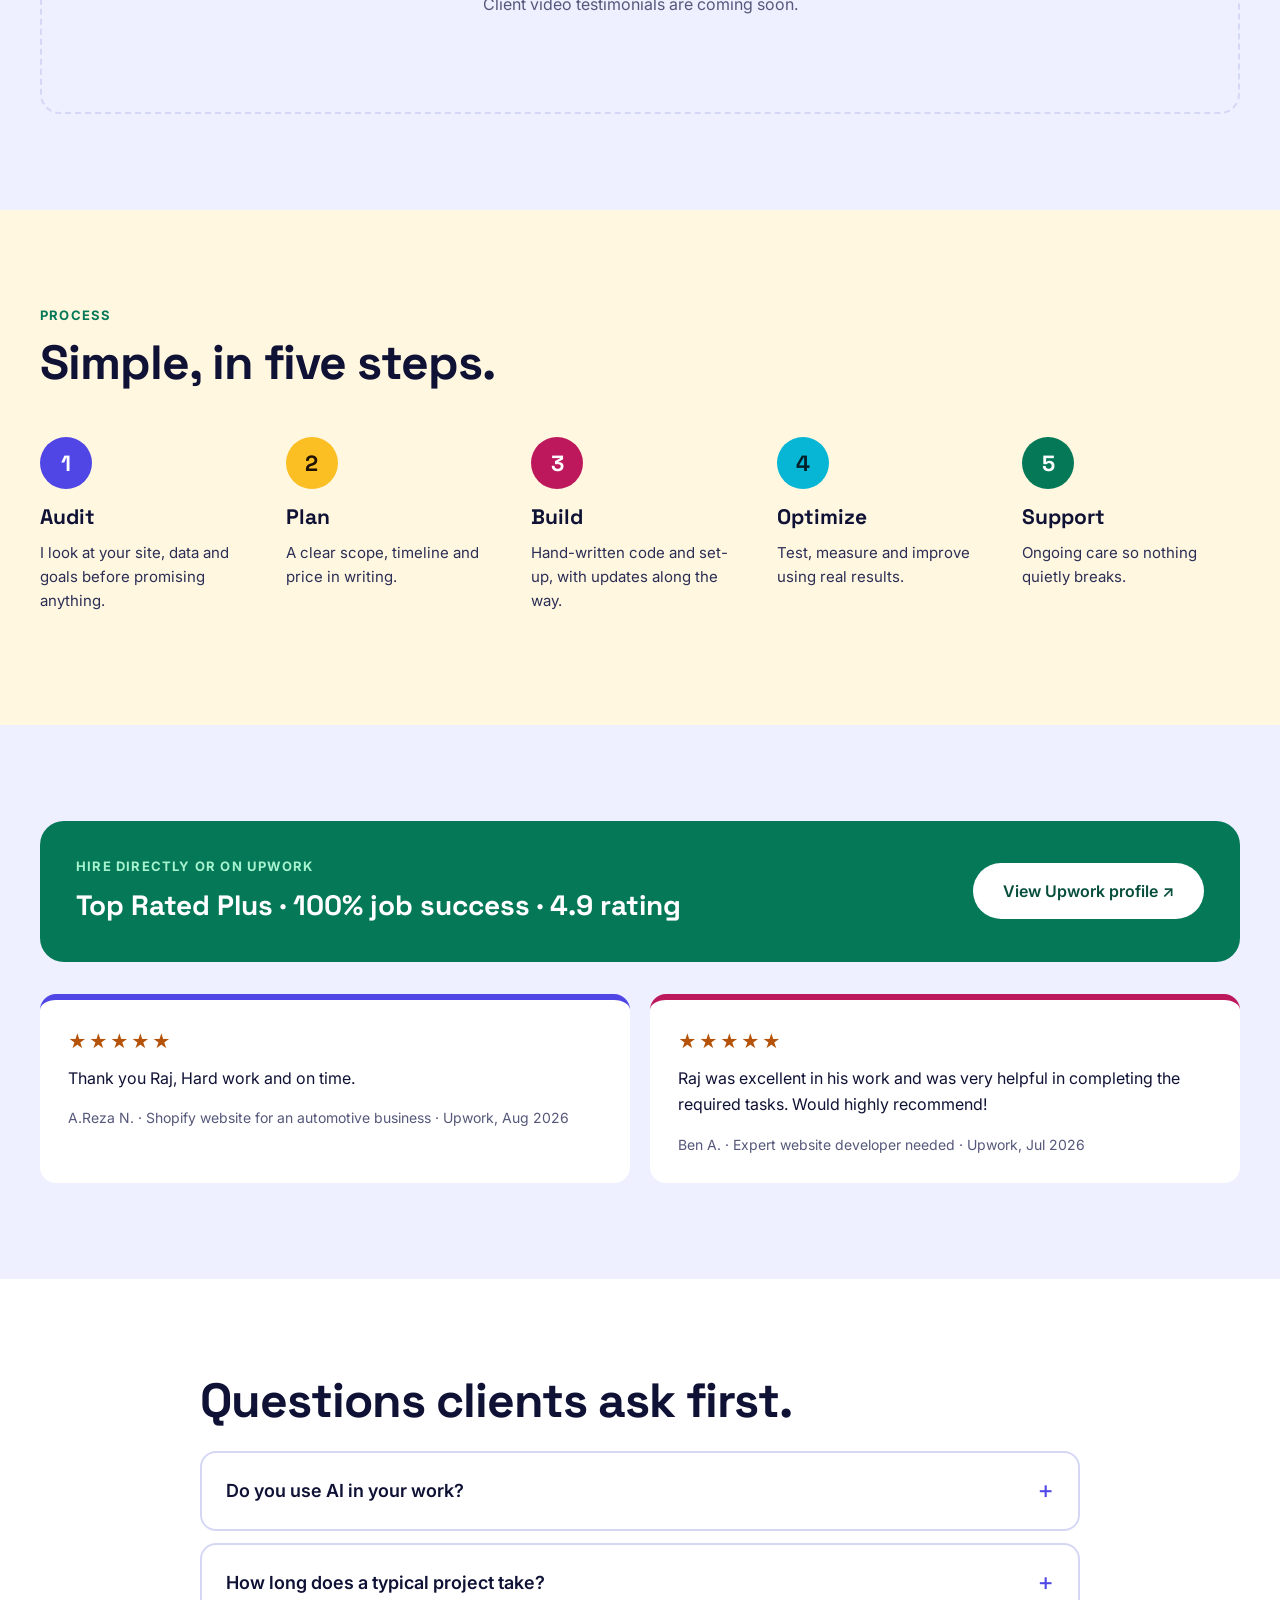
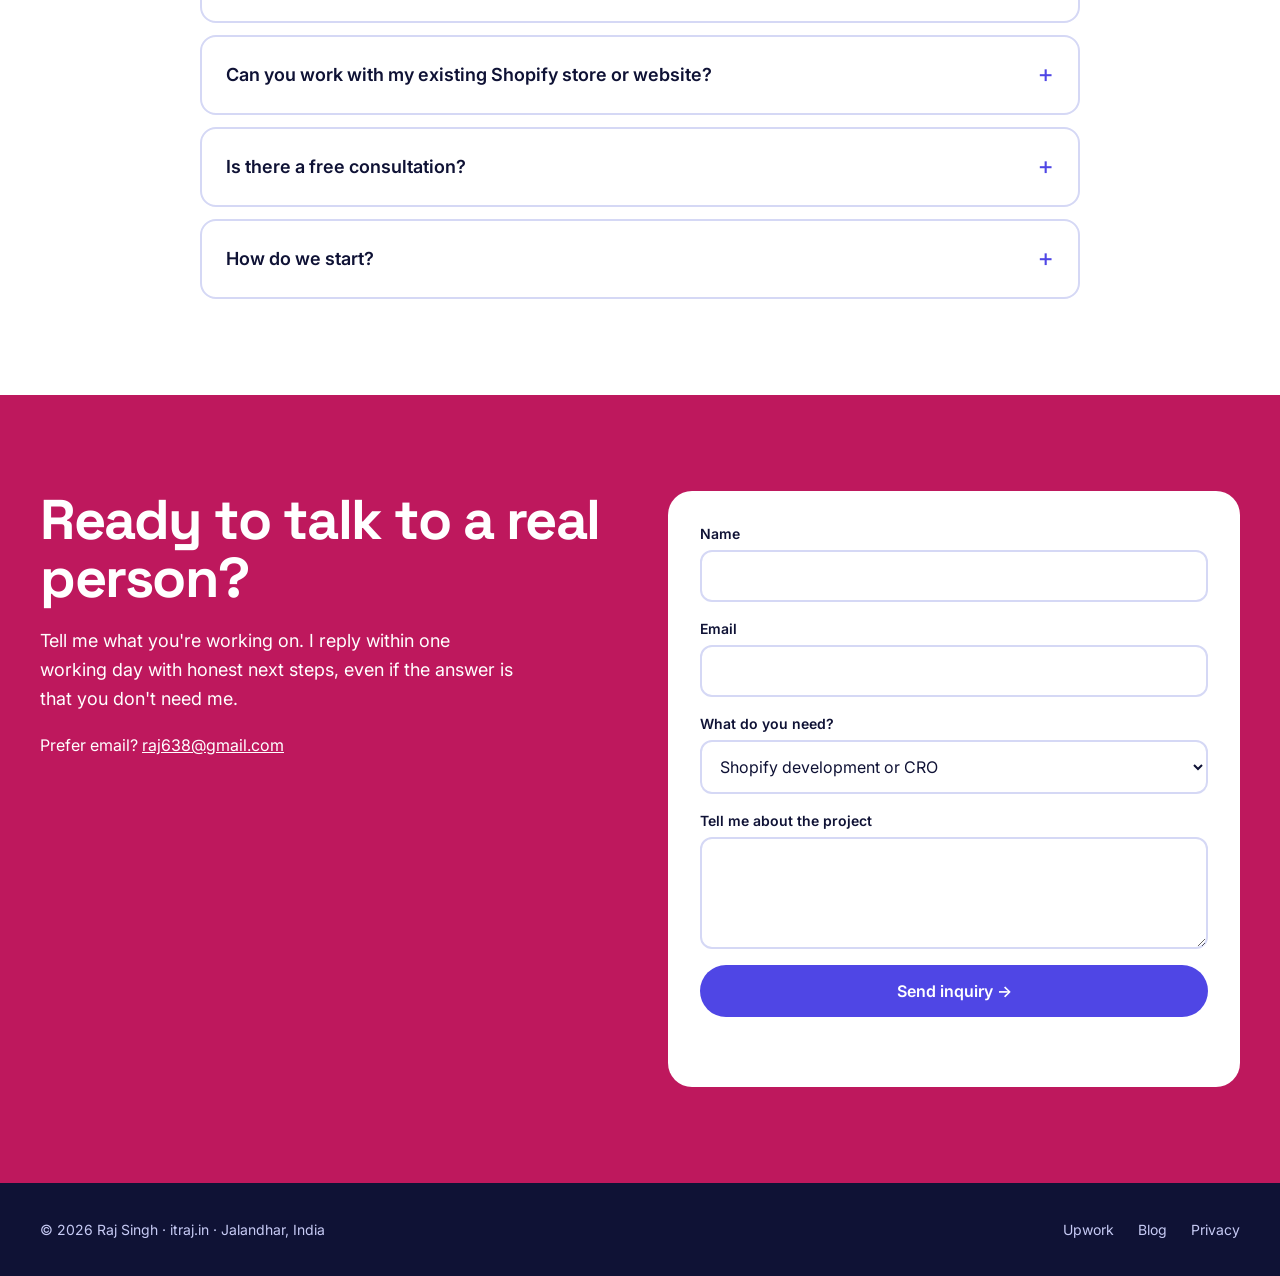
==== commit cc395238: "Add blog (DB-driven, admin tab, sitemap), lead pop-up, nav links Co-Authored-By: Claude Sonnet 5.5 <" ====
--- a/index.html
+++ b/index.html
@@ -23,7 +23,9 @@
 <link rel="preload" as="style" href="https://fonts.googleapis.com/css2?family=Inter:wght@400;600&family=Space+Grotesk:wght@700&display=swap">
 <link rel="stylesheet" href="https://fonts.googleapis.com/css2?family=Inter:wght@400;600&family=Space+Grotesk:wght@700&display=swap">
 <link rel="stylesheet" href="/assets/site.css">
-<!-- GOOGLE_ANALYTICS -->
+<!-- Google tag (gtag.js) -->
+<script async src="https://www.googletagmanager.com/gtag/js?id=G-QB0FVWJZSE"></script>
+<script>window.dataLayer=window.dataLayer||[];function gtag(){dataLayer.push(arguments);}gtag('js',new Date());gtag('config','G-QB0FVWJZSE');</script>
 <script type="application/ld+json">{"@context":"https://schema.org","@graph":[{"@type":"WebSite","@id":"https://itraj.in/#website","url":"https://itraj.in/","name":"Raj Singh","inLanguage":"en"},{"@type":"Person","@id":"https://itraj.in/#raj","name":"Raj Singh","url":"https://itraj.in/","email":"raj638@gmail.com","jobTitle":"Shopify developer and conversion rate optimization specialist","address":{"@type":"PostalAddress","addressLocality":"Jalandhar","addressCountry":"IN"},"sameAs":["https://www.upwork.com/freelancers/~01315a4b0e96c1850b"],"knowsAbout":["Shopify","Shopify Plus","Liquid","Conversion rate optimization","Website speed optimization","Automation","Google Ads","Meta Ads","SEO"]},{"@type":"ProfessionalService","@id":"https://itraj.in/#service","name":"Raj Singh, Shopify and IT services","url":"https://itraj.in/","image":"https://itraj.in/assets/og.png","founder":{"@id":"https://itraj.in/#raj"},"areaServed":"Worldwide","address":{"@type":"PostalAddress","addressLocality":"Jalandhar","addressCountry":"IN"},"serviceType":["Shopify development","Conversion rate optimization","Automation","Ads and SEO","Custom website development"]}]}</script>
 </head>
 <body>
@@ -31,7 +33,7 @@
 <div class="topbar">Available for new projects · Replies within one working day</div>
 <header class="top"><div class="wrap nav">
 <a class="logo" href="/" aria-label="itraj.in home"><i aria-hidden="true">r</i>itraj.in</a>
-<nav class="links" aria-label="Main"><a href="#services">Services</a><a href="#human">Why a human</a><a href="#work">Work</a><a href="#videos">Client videos</a><a href="#faq">FAQ</a><a class="cta" href="#contact">Start your project</a></nav>
+<nav class="links" aria-label="Main"><a href="#services">Services</a><a href="#human">Why a human</a><a href="#work">Work</a><a href="#videos">Client videos</a><a href="#faq">FAQ</a><a href="/blog">Blog</a><a class="cta" href="#contact">Start your project</a></nav>
 </div></header>
 <main id="main">
 <section class="top" id="top"><div class="wrap hero">
@@ -102,7 +104,7 @@
 </form></div>
 </div></section>
 </main>
-<footer><div class="wrap"><div>© 2026 Raj Singh · itraj.in · Jalandhar, India</div><nav aria-label="Footer"><a data-s-href="upwork_url" href="https://www.upwork.com/freelancers/~01315a4b0e96c1850b" target="_blank" rel="noopener">Upwork</a><a href="/privacy">Privacy</a></nav></div></footer>
+<footer><div class="wrap"><div>© 2026 Raj Singh · itraj.in · Jalandhar, India</div><nav aria-label="Footer"><a data-s-href="upwork_url" href="https://www.upwork.com/freelancers/~01315a4b0e96c1850b" target="_blank" rel="noopener">Upwork</a><a href="/blog">Blog</a><a href="/privacy">Privacy</a></nav></div></footer>
 <script src="/assets/site.js" defer></script>
 </body>
 </html>
--- a/assets/site.css
+++ b/assets/site.css
@@ -116,3 +116,28 @@
 @media(prefers-reduced-motion:reduce){html{scroll-behavior:auto}*{transition:none!important}}
 .tab[data-i="0"][aria-selected=true]{background:#4F46E5}.tab[data-i="1"][aria-selected=true]{background:#047857}.tab[data-i="2"][aria-selected=true]{background:#BE185D}.tab[data-i="3"][aria-selected=true]{background:#0E7490}
 .panels.p0{background:#E0E7FF}.panels.p1{background:#D1FAE5}.panels.p2{background:#FCE7F3}.panels.p3{background:#CFFAFE}
+/* Blog */
+.blog-list{display:grid;gap:24px}
+.blog-card{display:flex;flex-wrap:wrap;gap:20px;padding:24px;border:2px solid var(--line);border-radius:20px;background:#fff;transition:border-color .15s}
+.blog-card:hover{border-color:var(--indigo);opacity:1}
+.blog-card img{width:100%;border-radius:12px;height:auto}
+.blog-card h2{font-size:28px;letter-spacing:-.5px;margin-bottom:8px}
+.blog-card p{color:var(--soft);margin-bottom:10px}
+.meta{font-size:14px;color:var(--muted);font-weight:600}
+.back{color:var(--indigo);font-weight:600}
+.post-title{font-size:48px;line-height:1.1;margin:16px 0 8px}
+.post-cover{width:100%;border-radius:16px;margin:24px 0}
+.post-body{font-size:18px;line-height:1.7;color:var(--soft)}
+.post-body h2{font-size:28px;margin:36px 0 10px;color:var(--ink);letter-spacing:-.5px}
+.post-body p{margin-bottom:16px}
+.post-body ul{margin:0 0 16px;padding-left:24px}.post-body li{margin-bottom:6px}
+.post-cta{margin-top:48px;padding:32px;border-radius:20px;background:var(--lav);display:flex;flex-direction:column;gap:12px;align-items:flex-start}
+.post-cta h2{font-size:28px}
+@media(max-width:640px){.post-title{font-size:34px}.wrap{padding:0 20px}}
+/* Lead pop-up */
+.pop-bg{position:fixed;inset:0;background:rgba(15,18,53,.6);display:flex;align-items:center;justify-content:center;padding:20px;z-index:100}
+.pop{position:relative;background:#fff;border-radius:24px;max-width:480px;width:100%;padding:36px 32px;box-shadow:0 20px 60px rgba(0,0,0,.3);border-top:8px solid var(--amber)}
+.pop h2{font-size:30px;margin-bottom:12px}
+.pop p{color:var(--soft);margin-bottom:20px}
+.pop .x{position:absolute;top:10px;right:12px;width:44px;height:44px;border:0;background:transparent;font-size:28px;cursor:pointer;color:var(--ink)}
+.pop .later{display:block;margin-top:14px;background:none;border:0;color:var(--muted);text-decoration:underline;cursor:pointer;font:inherit}
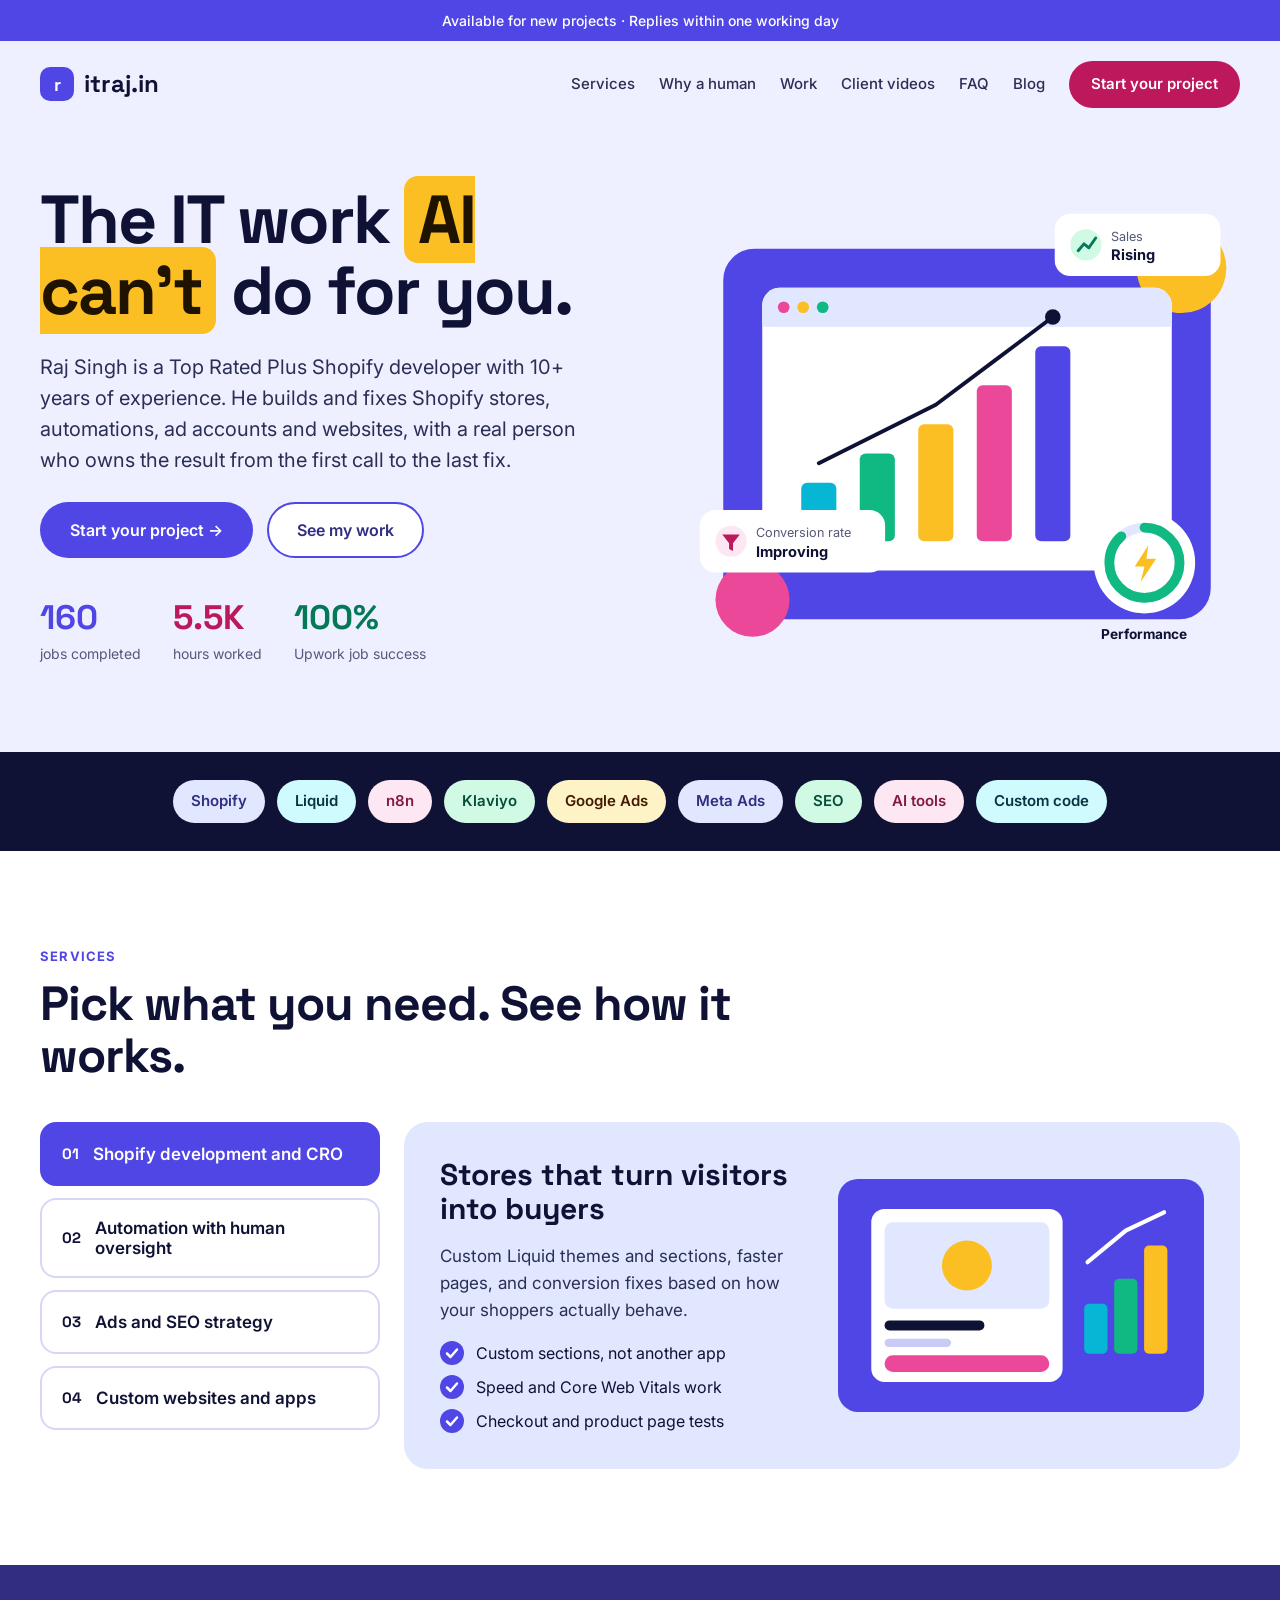
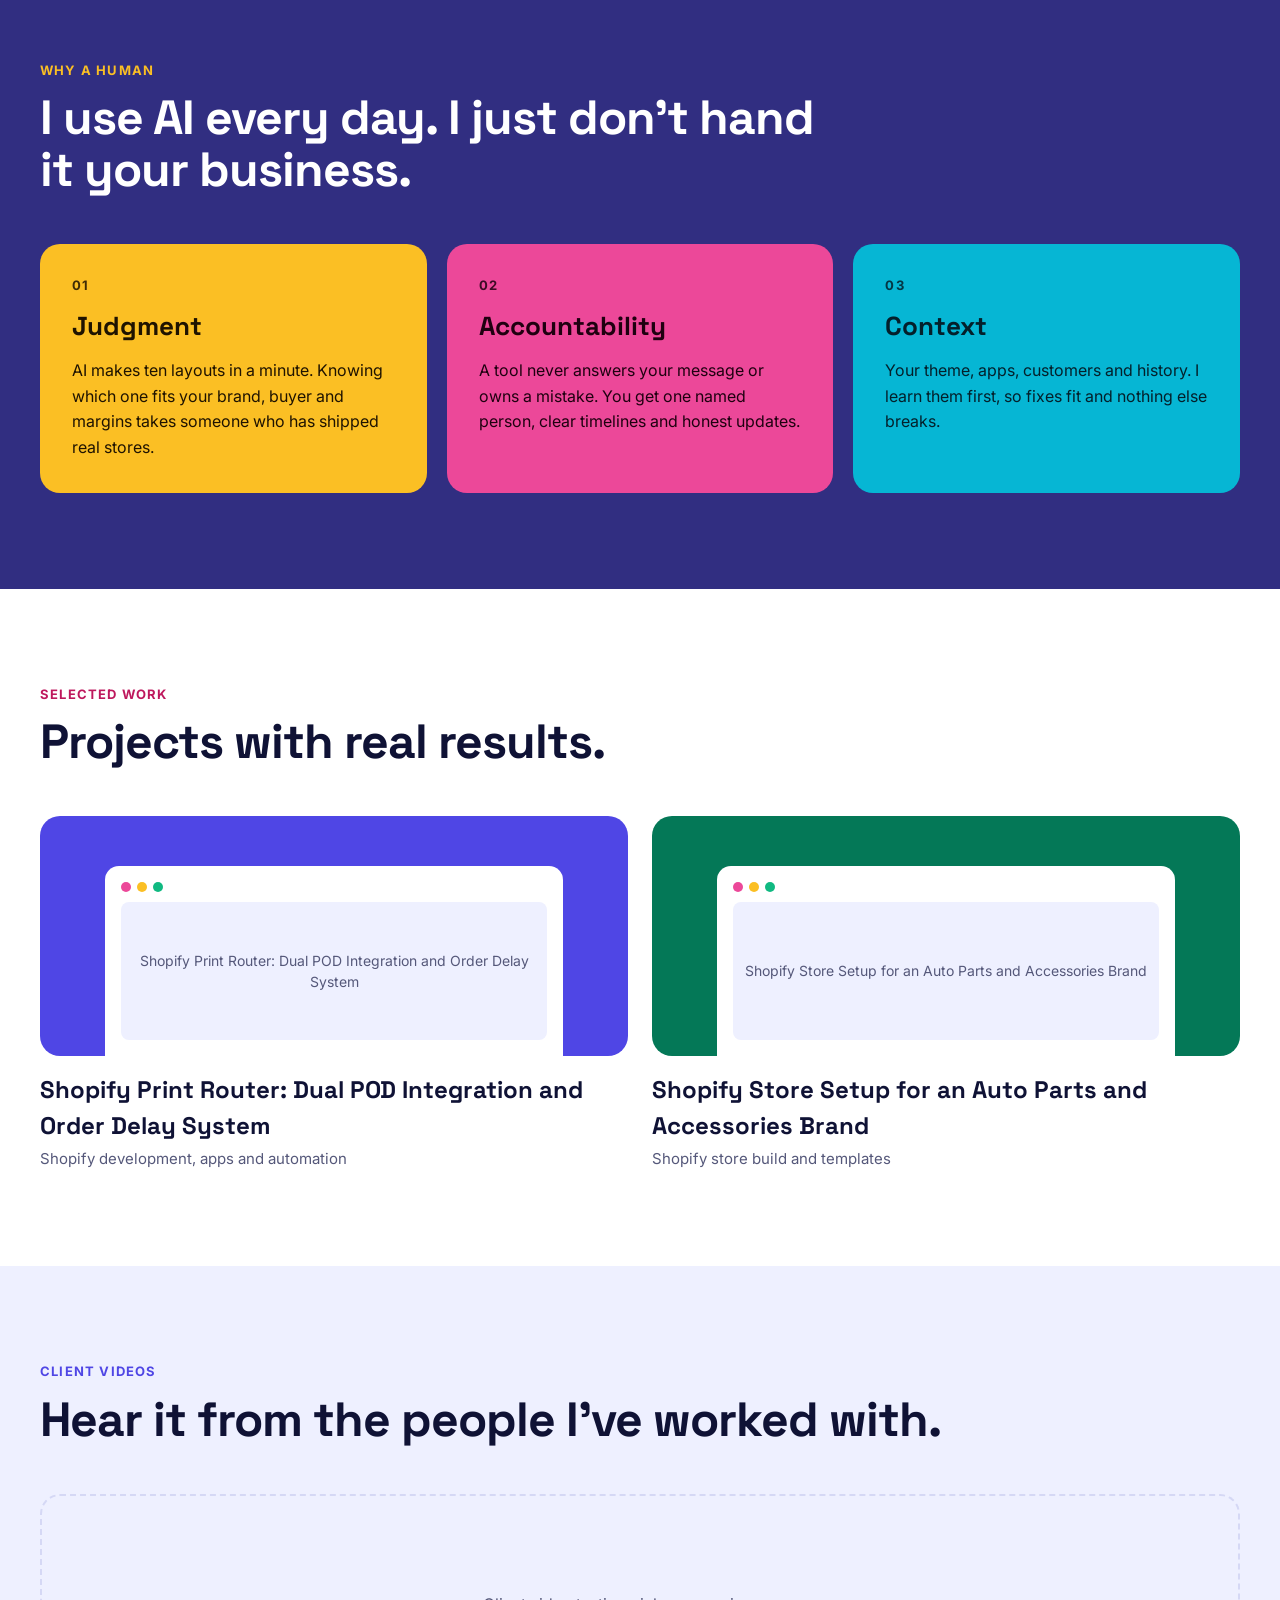
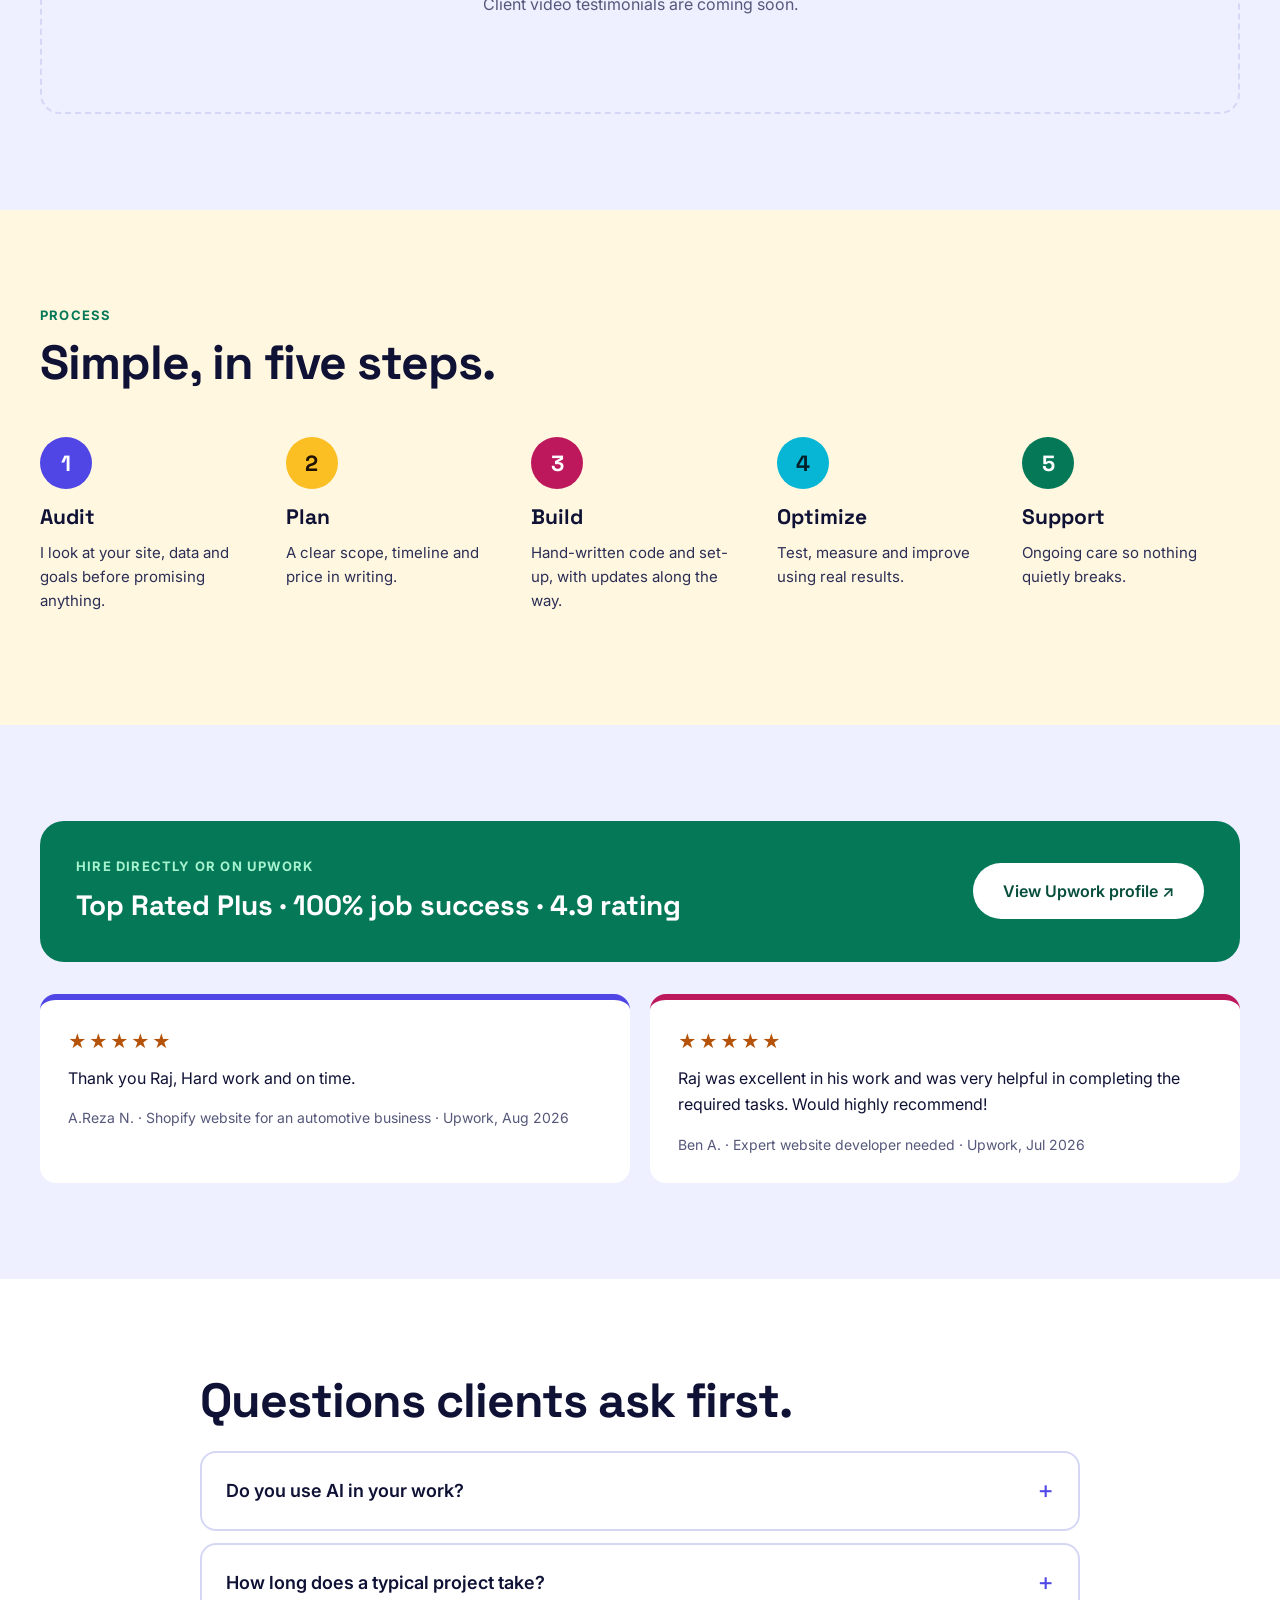
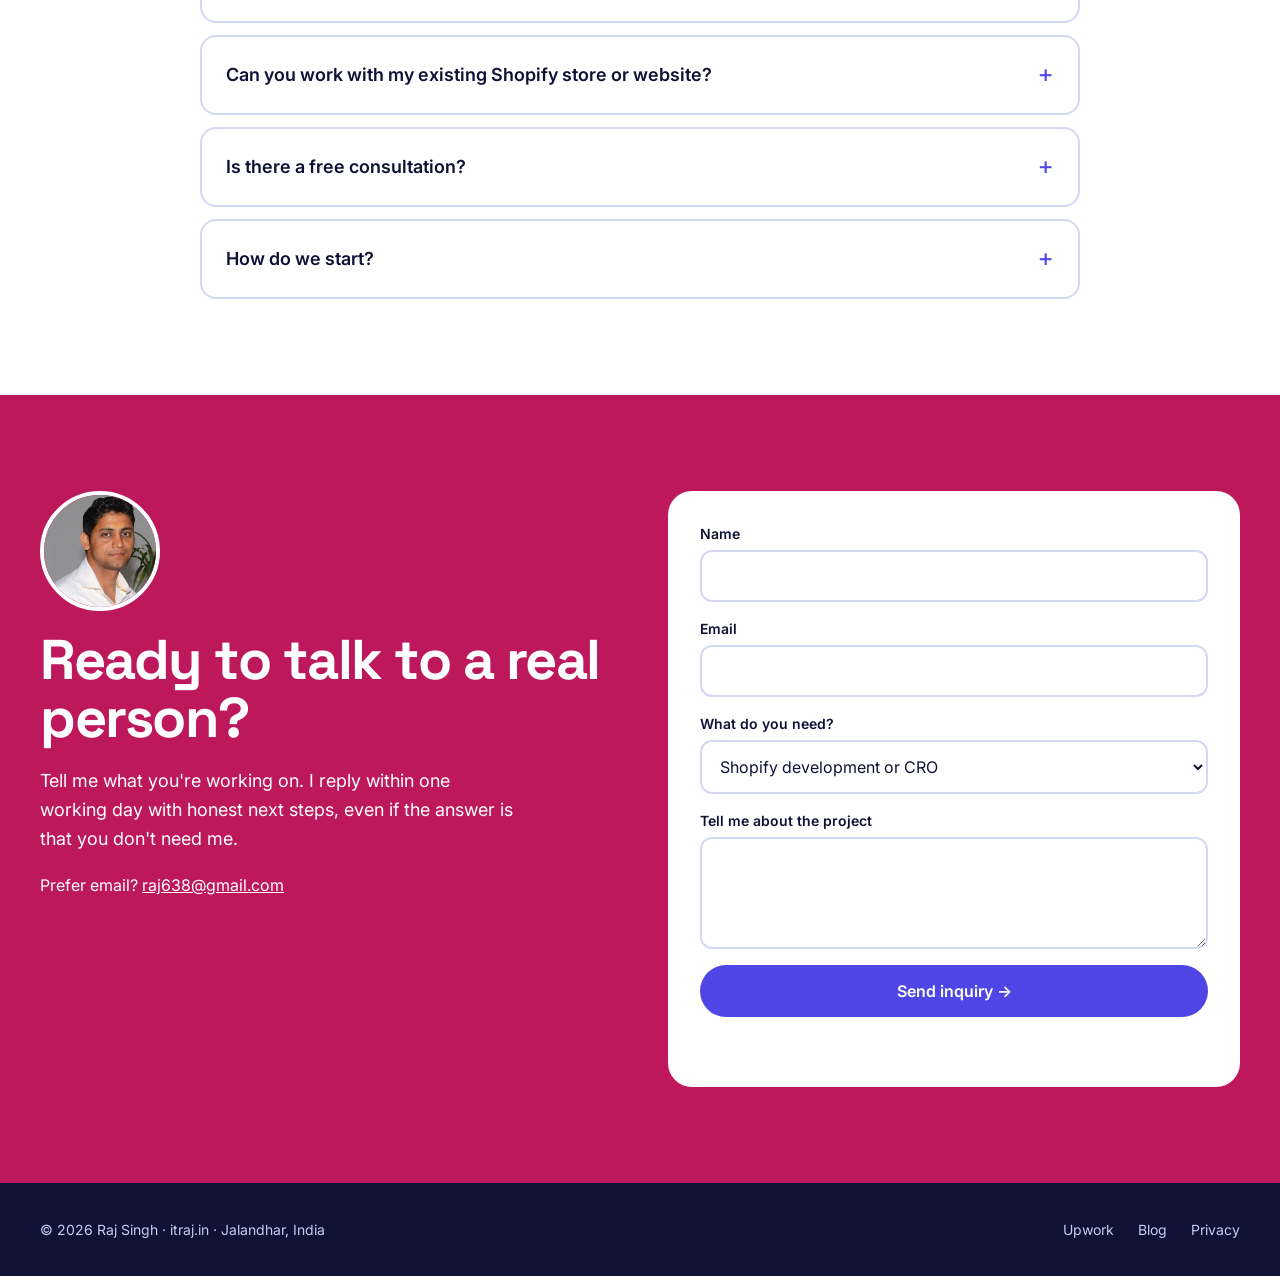
==== commit 032f9978: "Reposition as complete web solutions: new OG image, meta, photo in contact Co-Authored-By: Claude So" ====
--- a/index.html
+++ b/index.html
@@ -3,18 +3,18 @@
 <head>
 <meta charset="utf-8">
 <meta name="viewport" content="width=device-width,initial-scale=1">
-<title>Raj Singh | Shopify Developer, CRO and Automation Expert | itraj.in</title>
-<meta name="description" content="Top Rated Plus Shopify developer with 10+ years of experience. Custom themes, speed optimization, CRO, automation and ads for stores worldwide. Book a free consultation.">
+<title>Raj Singh | Complete Web Solutions: Design, Development, Leads and Marketing | itraj.in</title>
+<meta name="description" content="Complete web solutions from one real person: website design and development, lead generation, sales and marketing, Google and Meta ads, SEO and social media management. Book a free consultation.">
 <link rel="canonical" href="https://itraj.in/">
 <meta name="robots" content="index,follow,max-image-preview:large">
 <meta name="theme-color" content="#4F46E5">
 <link rel="icon" href="/favicon.svg" type="image/svg+xml">
 <meta property="og:type" content="website">
 <meta property="og:site_name" content="Raj Singh">
-<meta property="og:title" content="Raj Singh | Shopify Developer, CRO and Automation Expert">
-<meta property="og:description" content="The IT work AI can't do for you. Shopify development, CRO, automation, ads and SEO from a real person who owns the result.">
+<meta property="og:title" content="Raj Singh | Complete Web Solutions">
+<meta property="og:description" content="Website design and development, lead generation, sales and marketing, ads, SEO and social media management from a real person who owns the result.">
 <meta property="og:url" content="https://itraj.in/">
-<meta property="og:image" content="https://itraj.in/assets/og.png">
+<meta property="og:image" content="https://itraj.in/assets/og-v2.png">
 <meta property="og:image:width" content="1200">
 <meta property="og:image:height" content="630">
 <meta name="twitter:card" content="summary_large_image">
@@ -22,11 +22,11 @@
 <link rel="preconnect" href="https://fonts.gstatic.com" crossorigin>
 <link rel="preload" as="style" href="https://fonts.googleapis.com/css2?family=Inter:wght@400;600&family=Space+Grotesk:wght@700&display=swap">
 <link rel="stylesheet" href="https://fonts.googleapis.com/css2?family=Inter:wght@400;600&family=Space+Grotesk:wght@700&display=swap">
-<link rel="stylesheet" href="/assets/site.css">
+<link rel="stylesheet" href="/assets/site.css?v=4">
 <!-- Google tag (gtag.js) -->
 <script async src="https://www.googletagmanager.com/gtag/js?id=G-QB0FVWJZSE"></script>
 <script>window.dataLayer=window.dataLayer||[];function gtag(){dataLayer.push(arguments);}gtag('js',new Date());gtag('config','G-QB0FVWJZSE');</script>
-<script type="application/ld+json">{"@context":"https://schema.org","@graph":[{"@type":"WebSite","@id":"https://itraj.in/#website","url":"https://itraj.in/","name":"Raj Singh","inLanguage":"en"},{"@type":"Person","@id":"https://itraj.in/#raj","name":"Raj Singh","url":"https://itraj.in/","email":"raj638@gmail.com","jobTitle":"Shopify developer and conversion rate optimization specialist","address":{"@type":"PostalAddress","addressLocality":"Jalandhar","addressCountry":"IN"},"sameAs":["https://www.upwork.com/freelancers/~01315a4b0e96c1850b"],"knowsAbout":["Shopify","Shopify Plus","Liquid","Conversion rate optimization","Website speed optimization","Automation","Google Ads","Meta Ads","SEO"]},{"@type":"ProfessionalService","@id":"https://itraj.in/#service","name":"Raj Singh, Shopify and IT services","url":"https://itraj.in/","image":"https://itraj.in/assets/og.png","founder":{"@id":"https://itraj.in/#raj"},"areaServed":"Worldwide","address":{"@type":"PostalAddress","addressLocality":"Jalandhar","addressCountry":"IN"},"serviceType":["Shopify development","Conversion rate optimization","Automation","Ads and SEO","Custom website development"]}]}</script>
+<script type="application/ld+json">{"@context":"https://schema.org","@graph":[{"@type":"WebSite","@id":"https://itraj.in/#website","url":"https://itraj.in/","name":"Raj Singh","inLanguage":"en"},{"@type":"Person","@id":"https://itraj.in/#raj","name":"Raj Singh","url":"https://itraj.in/","email":"raj638@gmail.com","jobTitle":"Web developer and digital marketing specialist (Shopify, CRO, ads, SEO, social media)","address":{"@type":"PostalAddress","addressLocality":"Jalandhar","addressCountry":"IN"},"sameAs":["https://www.upwork.com/freelancers/~01315a4b0e96c1850b"],"knowsAbout":["Shopify","Shopify Plus","Liquid","Conversion rate optimization","Website speed optimization","Automation","Google Ads","Meta Ads","SEO"]},{"@type":"ProfessionalService","@id":"https://itraj.in/#service","name":"Raj Singh, complete web solutions","url":"https://itraj.in/","image":"https://itraj.in/assets/og-v2.png","founder":{"@id":"https://itraj.in/#raj"},"areaServed":"Worldwide","address":{"@type":"PostalAddress","addressLocality":"Jalandhar","addressCountry":"IN"},"serviceType":["Website design and development","Lead generation","Sales and marketing","Social media management","Shopify development","Conversion rate optimization","Automation","Ads and SEO"]}]}</script>
 </head>
 <body>
 <a class="skip" href="#main">Skip to content</a>
@@ -92,7 +92,7 @@
 </div></section>
 
 <section class="sec contact" id="contact"><div class="wrap cwrap">
-<div><h2>Ready to talk to a real person?</h2><p>Tell me what you're working on. I reply within one working day with honest next steps, even if the answer is that you don't need me.</p><p class="alt">Prefer email? <a data-mail data-mail-text href="mailto:raj638@gmail.com">raj638@gmail.com</a></p></div>
+<div><img class="me" src="/assets/raj.jpg" width="120" height="120" alt="Raj Singh" loading="lazy"><h2>Ready to talk to a real person?</h2><p>Tell me what you're working on. I reply within one working day with honest next steps, even if the answer is that you don't need me.</p><p class="alt">Prefer email? <a data-mail data-mail-text href="mailto:raj638@gmail.com">raj638@gmail.com</a></p></div>
 <div><form id="contact-form" novalidate>
 <label>Name<input type="text" name="name" autocomplete="name" required maxlength="120"></label>
 <label>Email<input type="email" name="email" autocomplete="email" required maxlength="200"></label>
@@ -105,6 +105,6 @@
 </div></section>
 </main>
 <footer><div class="wrap"><div>© 2026 Raj Singh · itraj.in · Jalandhar, India</div><nav aria-label="Footer"><a data-s-href="upwork_url" href="https://www.upwork.com/freelancers/~01315a4b0e96c1850b" target="_blank" rel="noopener">Upwork</a><a href="/blog">Blog</a><a href="/privacy">Privacy</a></nav></div></footer>
-<script src="/assets/site.js" defer></script>
+<script src="/assets/site.js?v=4" defer></script>
 </body>
 </html>
--- a/assets/site.css
+++ b/assets/site.css
@@ -141,3 +141,5 @@
 .pop p{color:var(--soft);margin-bottom:20px}
 .pop .x{position:absolute;top:10px;right:12px;width:44px;height:44px;border:0;background:transparent;font-size:28px;cursor:pointer;color:var(--ink)}
 .pop .later{display:block;margin-top:14px;background:none;border:0;color:var(--muted);text-decoration:underline;cursor:pointer;font:inherit}
+
+.cwrap .me{width:120px;height:120px;border-radius:50%;object-fit:cover;border:4px solid #fff;margin-bottom:20px;display:block}
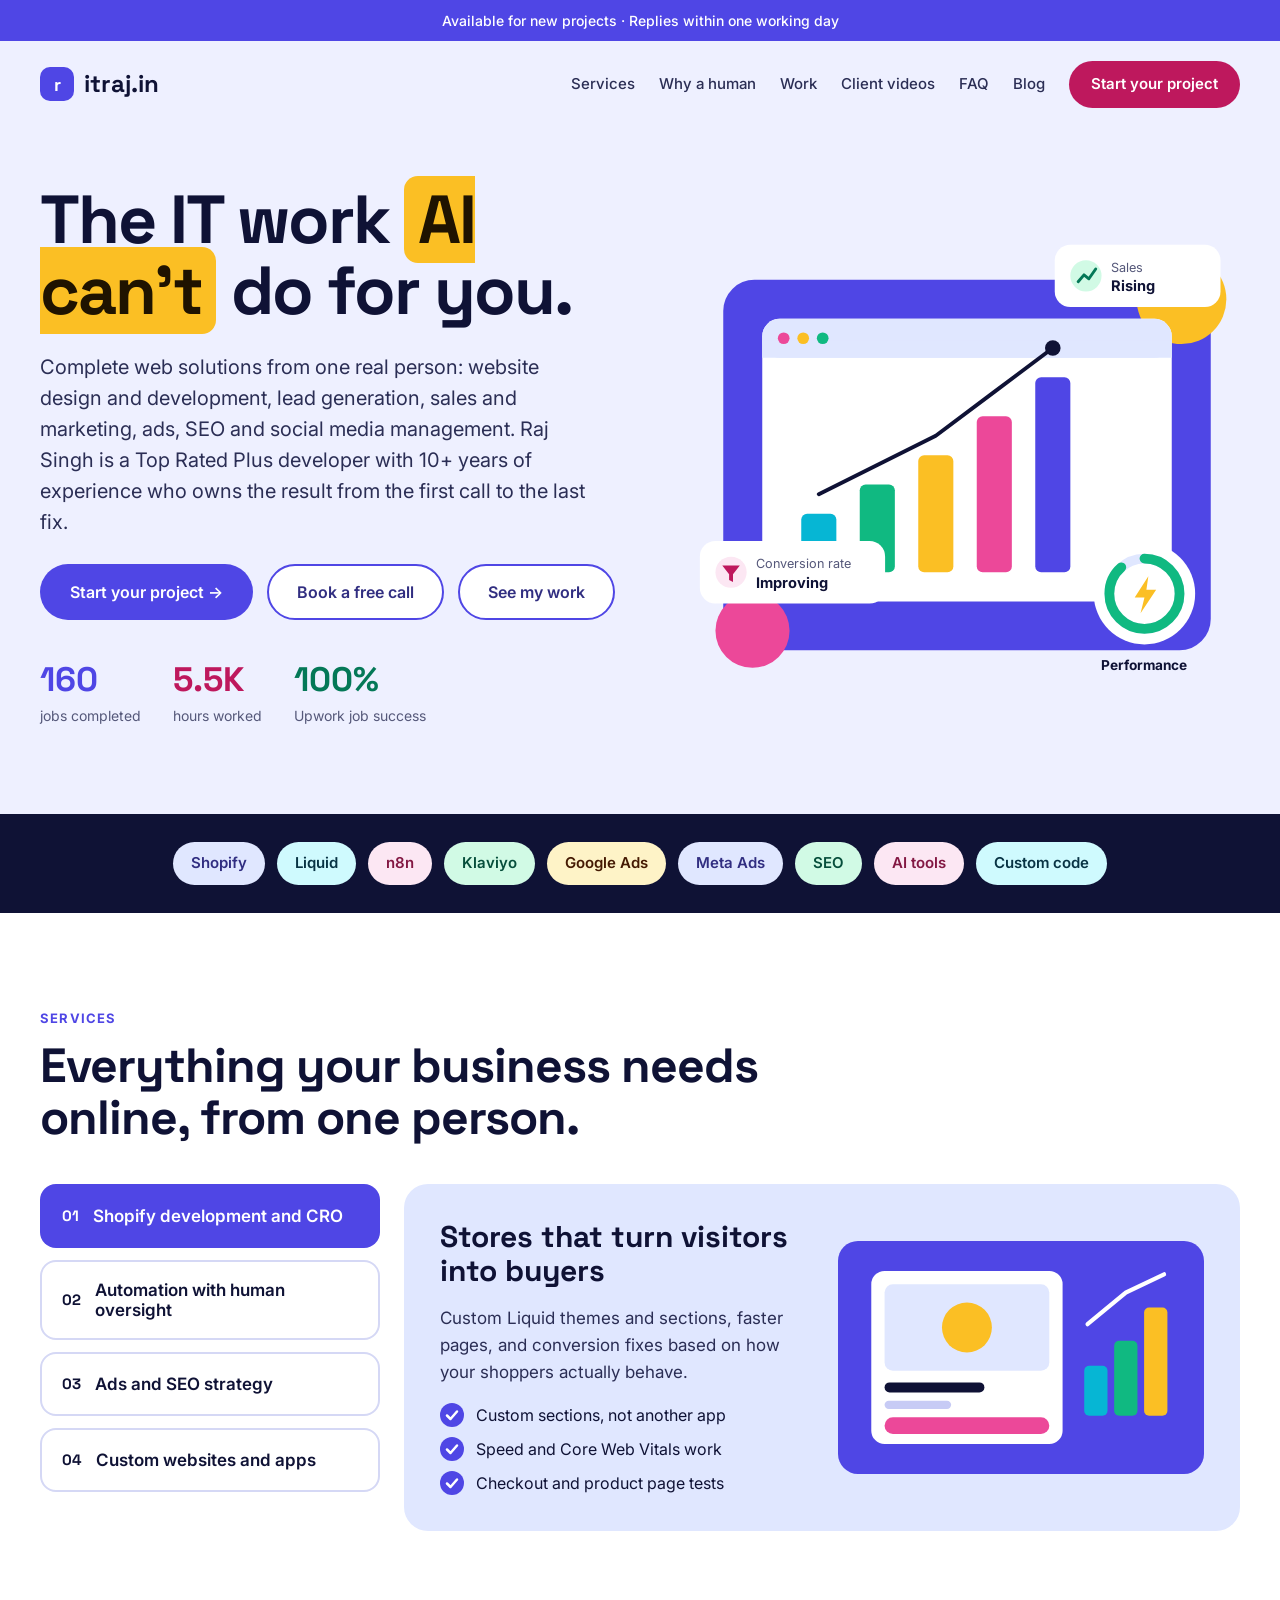
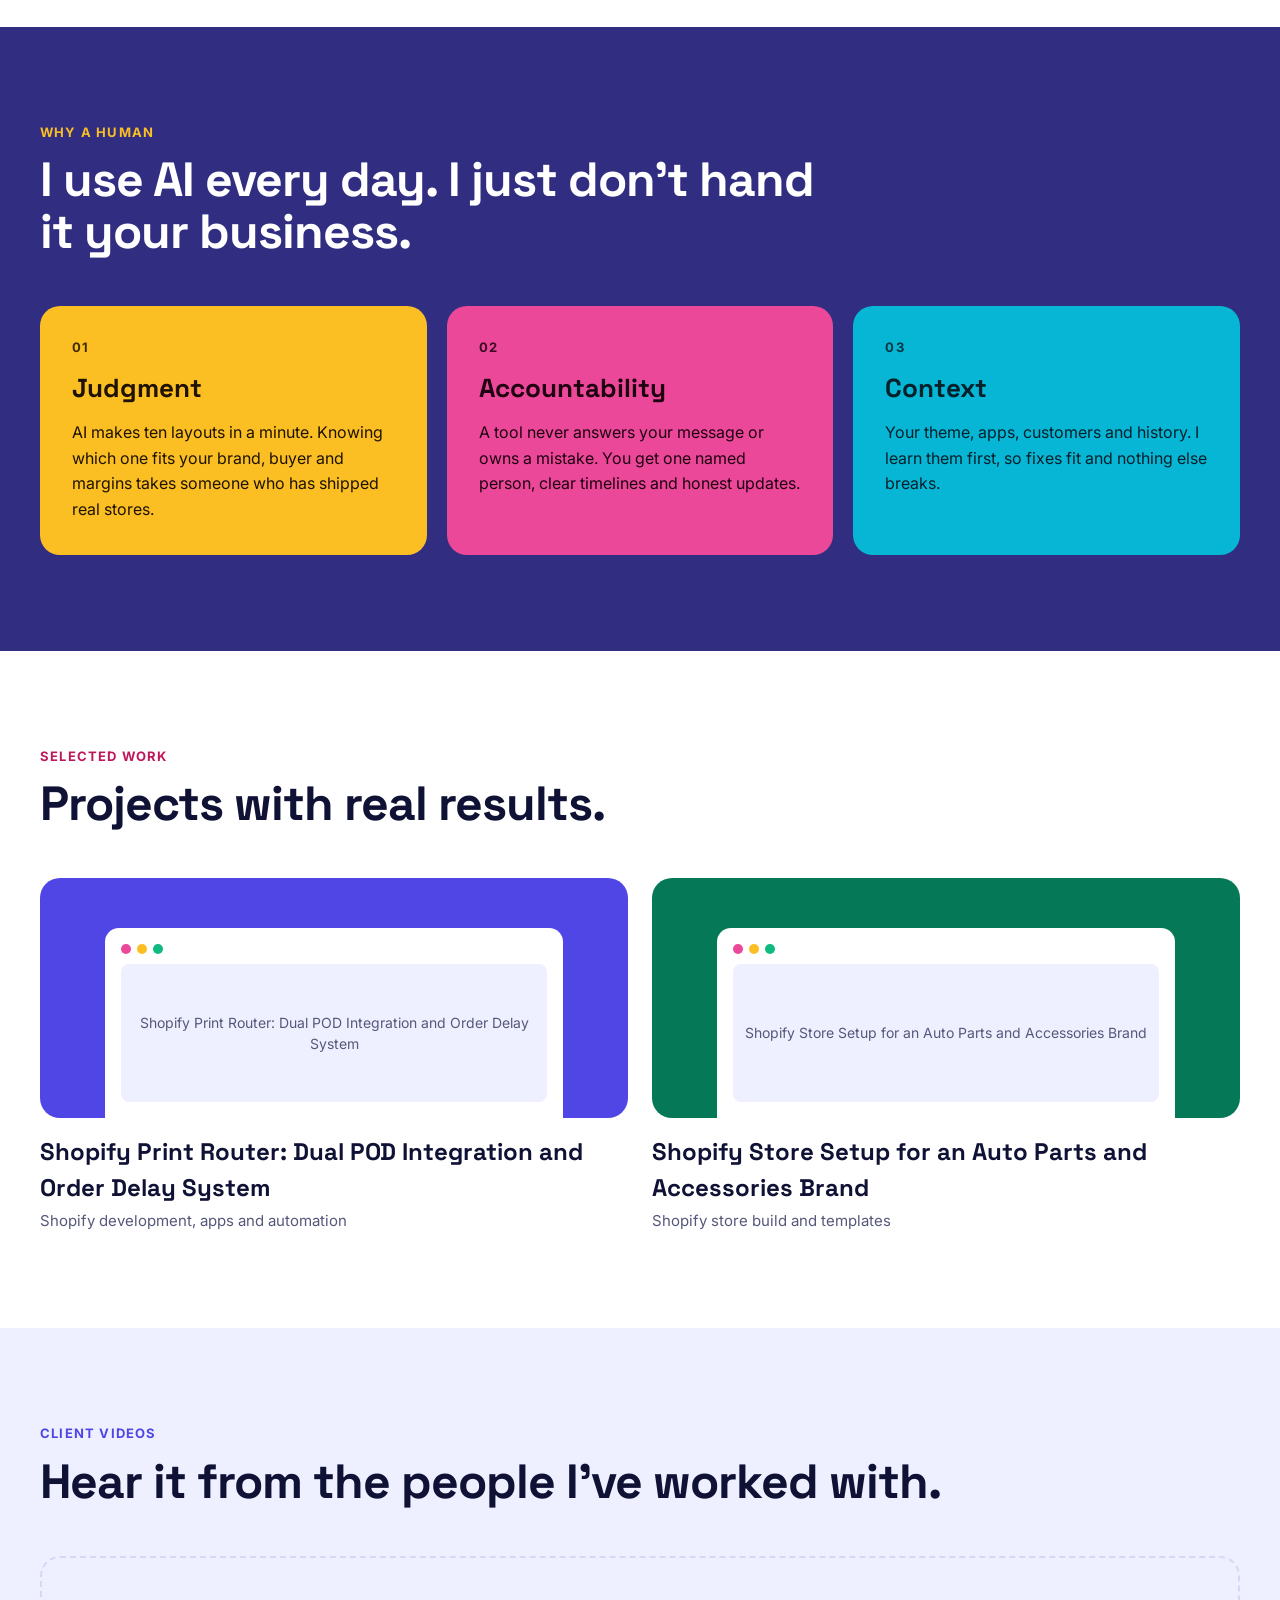
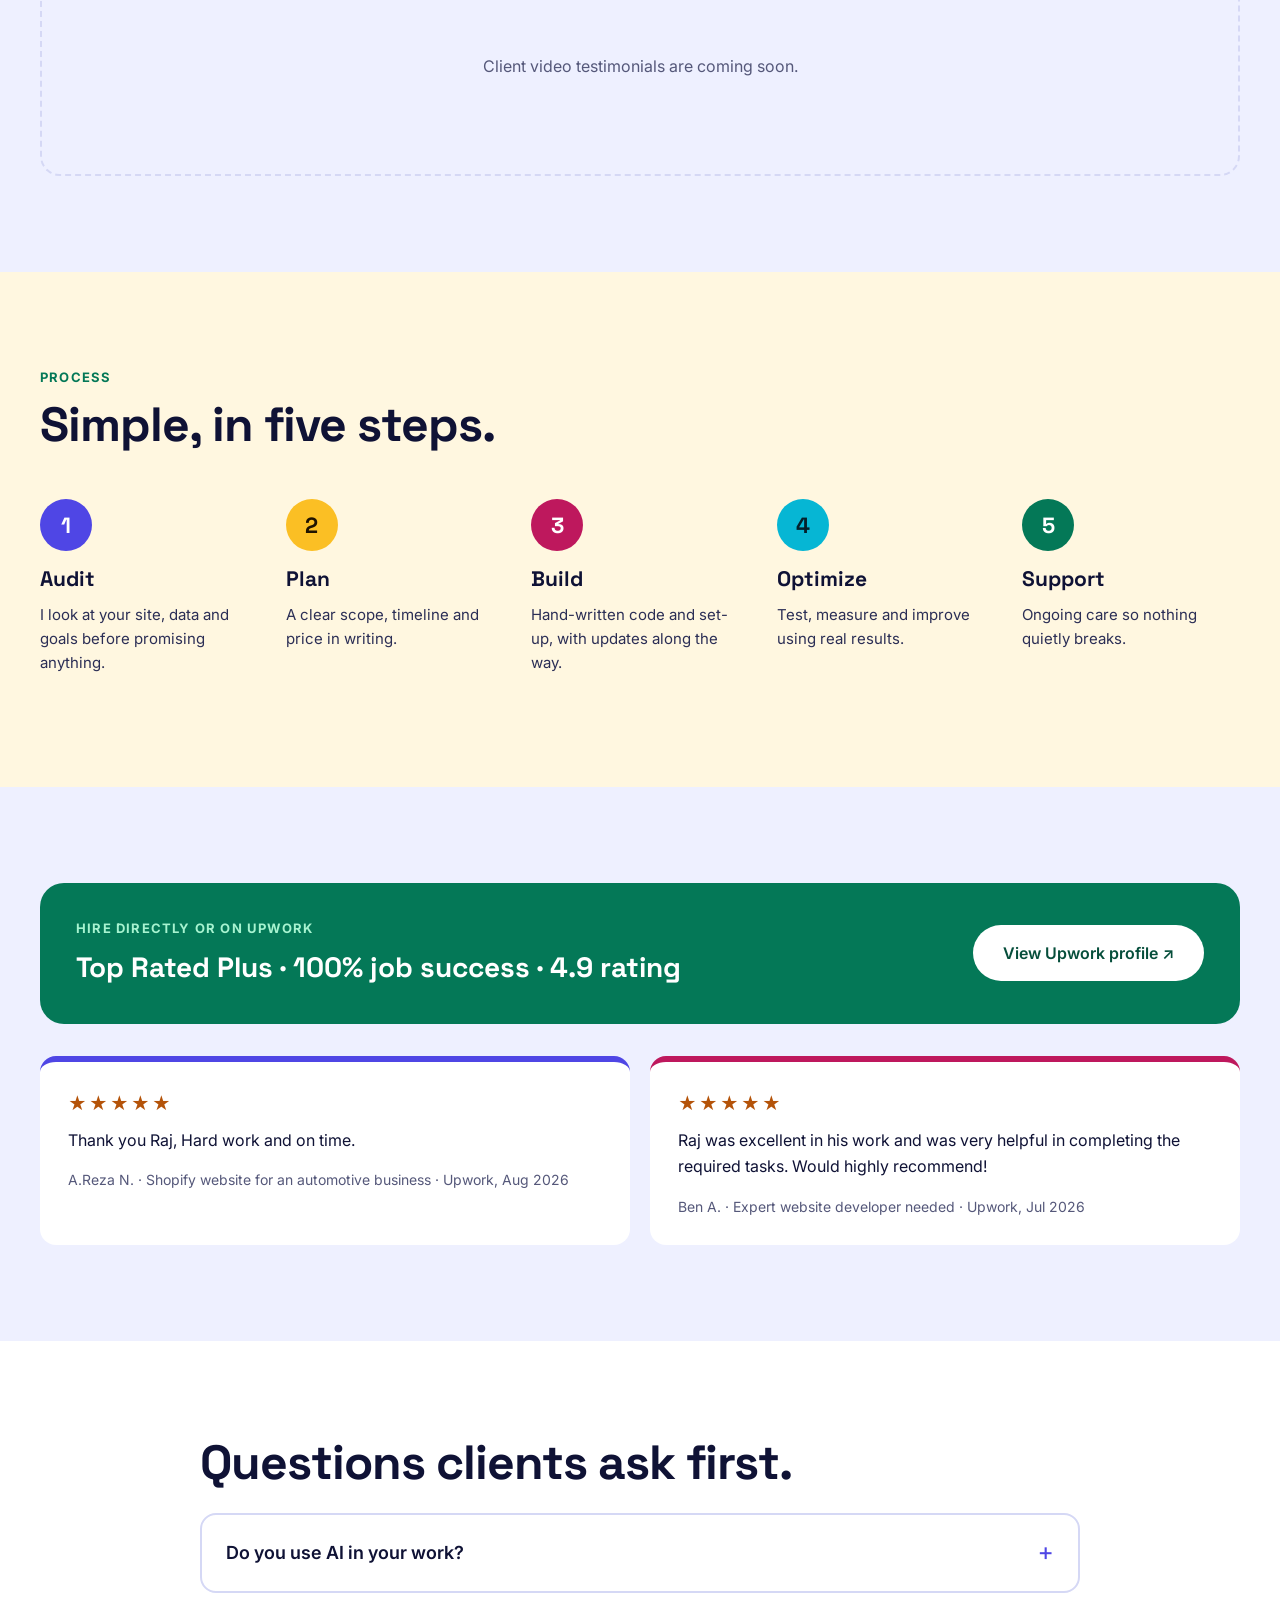
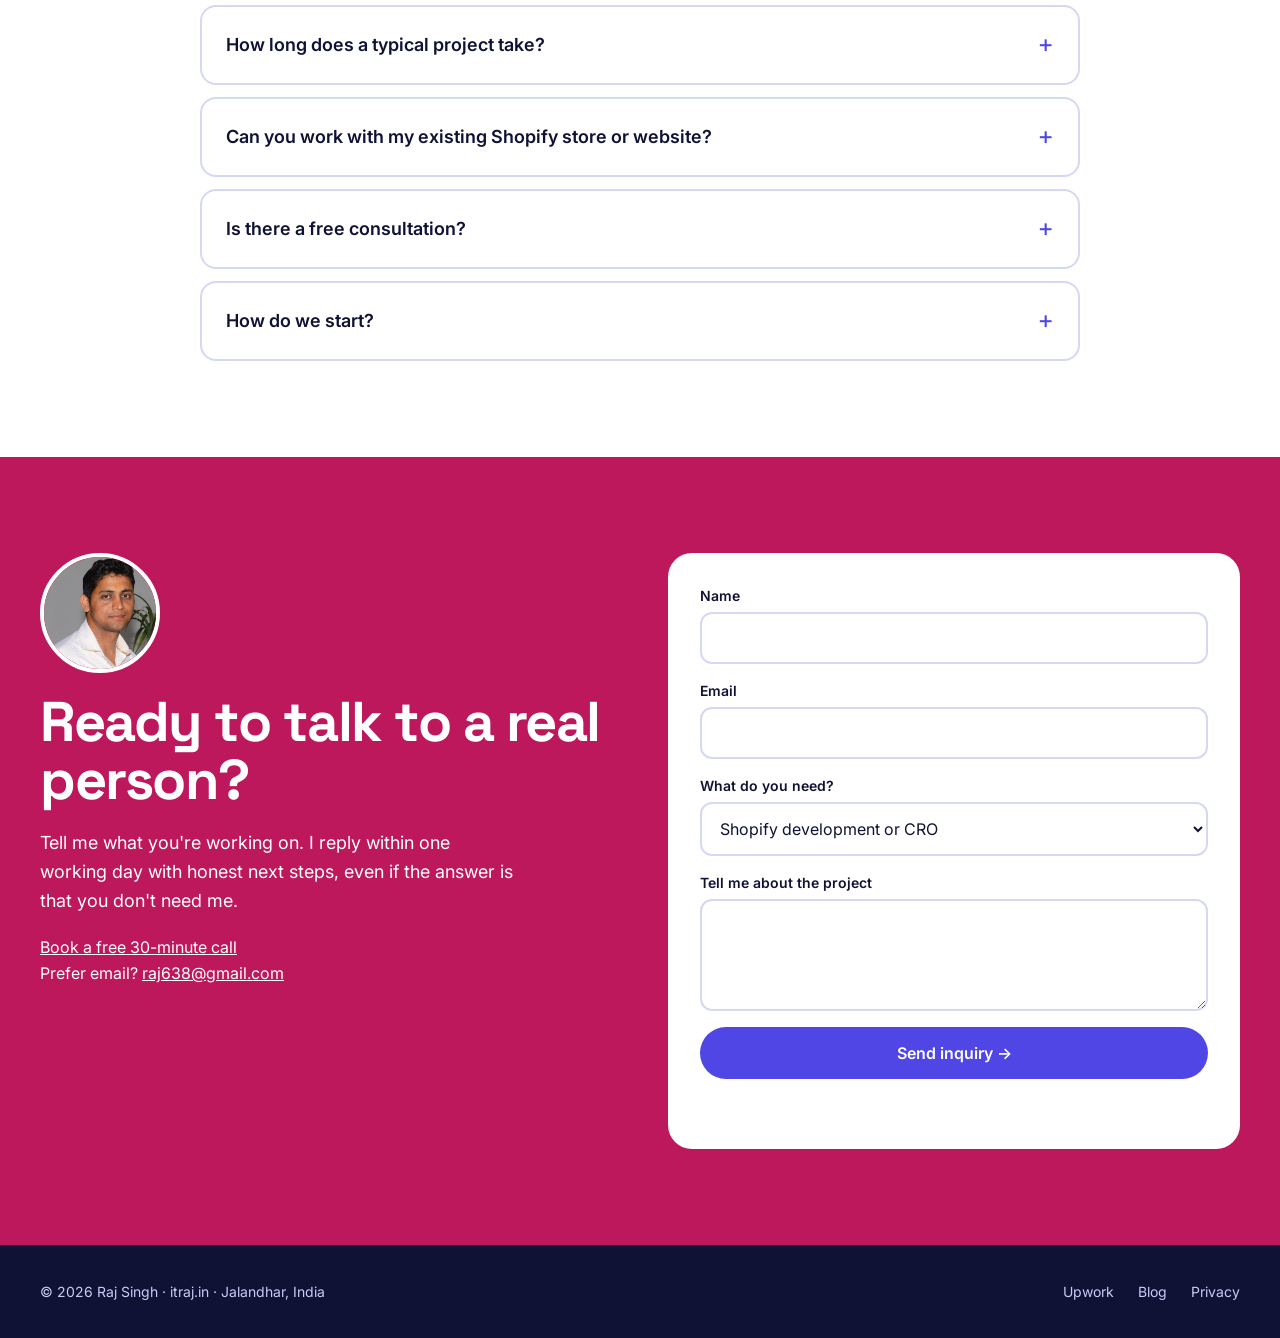
==== commit 81063ec2: "Add Cal.com booking buttons and full-service hero copy Co-Authored-By: Claude Sonnet 5.5 <noreply@an" ====
--- a/index.html
+++ b/index.html
@@ -22,7 +22,7 @@
 <link rel="preconnect" href="https://fonts.gstatic.com" crossorigin>
 <link rel="preload" as="style" href="https://fonts.googleapis.com/css2?family=Inter:wght@400;600&family=Space+Grotesk:wght@700&display=swap">
 <link rel="stylesheet" href="https://fonts.googleapis.com/css2?family=Inter:wght@400;600&family=Space+Grotesk:wght@700&display=swap">
-<link rel="stylesheet" href="/assets/site.css?v=4">
+<link rel="stylesheet" href="/assets/site.css?v=5">
 <!-- Google tag (gtag.js) -->
 <script async src="https://www.googletagmanager.com/gtag/js?id=G-QB0FVWJZSE"></script>
 <script>window.dataLayer=window.dataLayer||[];function gtag(){dataLayer.push(arguments);}gtag('js',new Date());gtag('config','G-QB0FVWJZSE');</script>
@@ -39,8 +39,8 @@
 <section class="top" id="top"><div class="wrap hero">
 <div class="hero-text">
 <h1>The IT work <mark>AI can't</mark> do for you.</h1>
-<p class="lead">Raj Singh is a Top Rated Plus Shopify developer with 10+ years of experience. He builds and fixes Shopify stores, automations, ad accounts and websites, with a real person who owns the result from the first call to the last fix.</p>
-<div class="row"><a class="btn btn-primary" href="#contact">Start your project →</a><a class="btn btn-ghost" href="#work">See my work</a></div>
+<p class="lead">Complete web solutions from one real person: website design and development, lead generation, sales and marketing, ads, SEO and social media management. Raj Singh is a Top Rated Plus developer with 10+ years of experience who owns the result from the first call to the last fix.</p>
+<div class="row"><a class="btn btn-primary" href="#contact">Start your project →</a><a class="btn btn-ghost" data-s-href="calendar_url" href="https://cal.com/raj-singh-fgwfbm/30min" target="_blank" rel="noopener">Book a free call</a><a class="btn btn-ghost" href="#work">See my work</a></div>
 <div class="stats">
 <div><b style="color:#4F46E5" data-s="stat_jobs">160</b>jobs completed</div>
 <div><b style="color:#BE185D" data-s="stat_hours">5.5K</b>hours worked</div>
@@ -53,7 +53,7 @@
 
 <section class="sec" id="services"><div class="wrap">
 <div class="eyebrow" style="color:#4F46E5">Services</div>
-<h2 style="max-width:720px;margin-top:12px">Pick what you need. See how it works.</h2>
+<h2 style="max-width:720px;margin-top:12px">Everything your business needs online, from one person.</h2>
 <div class="tabs"><div class="tablist" role="tablist" aria-label="Services"><button class="tab" type="button" role="tab" id="tab-0" data-i="0" aria-controls="panel-0" aria-selected="true"><b>01</b>Shopify development and CRO</button><button class="tab" type="button" role="tab" id="tab-1" data-i="1" aria-controls="panel-1" aria-selected="false"><b>02</b>Automation with human oversight</button><button class="tab" type="button" role="tab" id="tab-2" data-i="2" aria-controls="panel-2" aria-selected="false"><b>03</b>Ads and SEO strategy</button><button class="tab" type="button" role="tab" id="tab-3" data-i="3" aria-controls="panel-3" aria-selected="false"><b>04</b>Custom websites and apps</button></div><div class="panels p0"><div class="panel" id="panel-0" role="tabpanel" aria-labelledby="tab-0"><div><h3>Stores that turn visitors into buyers</h3><p>Custom Liquid themes and sections, faster pages, and conversion fixes based on how your shoppers actually behave.</p><ul class="ticks" style="--c:#4F46E5"><li>Custom sections, not another app</li><li>Speed and Core Web Vitals work</li><li>Checkout and product page tests</li></ul></div><div><svg width="440" height="280" viewBox="0 0 440 280" role="img" aria-label="Product page with a rising conversion arrow"><rect width="440" height="280" rx="24" fill="#4F46E5"/><rect x="40" y="36" width="230" height="208" rx="16" fill="#FFFFFF"/><rect x="56" y="52" width="198" height="104" rx="10" fill="#E0E7FF"/><circle cx="155" cy="104" r="30" fill="#FBBF24"/><rect x="56" y="170" width="120" height="12" rx="6" fill="#0F1235"/><rect x="56" y="192" width="80" height="10" rx="5" fill="#C7CBF5"/><rect x="56" y="212" width="198" height="20" rx="10" fill="#EC4899"/><rect x="296" y="150" width="28" height="60" rx="6" fill="#06B6D4"/><rect x="332" y="120" width="28" height="90" rx="6" fill="#10B981"/><rect x="368" y="80" width="28" height="130" rx="6" fill="#FBBF24"/><path d="M300 100 L346 62 L392 40" stroke="#FFFFFF" stroke-width="5" fill="none" stroke-linecap="round"/></svg></div></div><div class="panel" id="panel-1" role="tabpanel" aria-labelledby="tab-1"><div><h3>Automation that someone keeps watching</h3><p>n8n, Klaviyo and AI tools wired into your process, with a human check on the steps that matter.</p><ul class="ticks" style="--c:#047857"><li>Orders, emails and reports on autopilot</li><li>Human review where mistakes cost money</li><li>Monitored and fixed when something changes</li></ul></div><div><svg width="440" height="280" viewBox="0 0 440 280" role="img" aria-label="Automation flow with a human check step"><rect width="440" height="280" rx="24" fill="#047857"/><path d="M90 140 H190 M250 140 H350" stroke="#FFFFFF" stroke-width="5"/><path d="M220 110 V60 M220 170 V220" stroke="#FFFFFF" stroke-width="5" stroke-dasharray="8 8"/><circle cx="70" cy="140" r="34" fill="#FBBF24"/><circle cx="220" cy="140" r="40" fill="#EC4899"/><path d="M203 140 L216 153 L240 126" stroke="#FFFFFF" stroke-width="7" fill="none" stroke-linecap="round" stroke-linejoin="round"/><circle cx="370" cy="140" r="34" fill="#06B6D4"/><circle cx="220" cy="46" r="18" fill="#FFFFFF"/><circle cx="220" cy="234" r="18" fill="#FFFFFF"/></svg></div></div><div class="panel" id="panel-2" role="tabpanel" aria-labelledby="tab-2"><div><h3>Ads and SEO with a person accountable</h3><p>Google and Meta Ads plus SEO, planned around your margins and reported in plain language.</p><ul class="ticks" style="--c:#BE185D"><li>Campaigns built around real profit</li><li>Clear monthly reports, no jargon</li><li>SEO fixes you can see on the page</li></ul></div><div><svg width="440" height="280" viewBox="0 0 440 280" role="img" aria-label="Search and ads performance chart"><rect width="440" height="280" rx="24" fill="#BE185D"/><rect x="40" y="40" width="250" height="200" rx="16" fill="#FFFFFF"/><path d="M62 210 L110 170 L160 184 L210 120 L268 76" stroke="#BE185D" stroke-width="6" fill="none" stroke-linecap="round" stroke-linejoin="round"/><circle cx="268" cy="76" r="9" fill="#BE185D"/><rect x="62" y="58" width="90" height="10" rx="5" fill="#C7CBF5"/><circle cx="350" cy="150" r="48" fill="#FBBF24"/><circle cx="350" cy="150" r="30" fill="#FFFFFF"/><path d="M372 174 L406 208" stroke="#0F1235" stroke-width="12" stroke-linecap="round"/></svg></div></div><div class="panel" id="panel-3" role="tabpanel" aria-labelledby="tab-3"><div><h3>Websites built around your business</h3><p>Business sites and tools designed around how your company really works.</p><ul class="ticks" style="--c:#0E7490"><li>Fast, clean, mobile-first pages</li><li>Forms, bookings and integrations</li><li>Yours to own, with free or low-cost hosting</li></ul></div><div><svg width="440" height="280" viewBox="0 0 440 280" role="img" aria-label="Code editor window"><rect width="440" height="280" rx="24" fill="#0E7490"/><rect x="40" y="36" width="360" height="208" rx="16" fill="#0F1235"/><circle cx="64" cy="58" r="6" fill="#EC4899"/><circle cx="84" cy="58" r="6" fill="#FBBF24"/><circle cx="104" cy="58" r="6" fill="#10B981"/><rect x="64" y="86" width="90" height="10" rx="5" fill="#06B6D4"/><rect x="164" y="86" width="140" height="10" rx="5" fill="#FBBF24"/><rect x="84" y="112" width="160" height="10" rx="5" fill="#EC4899"/><rect x="84" y="138" width="110" height="10" rx="5" fill="#10B981"/><rect x="204" y="138" width="100" height="10" rx="5" fill="#A5B4FC"/><rect x="84" y="164" width="190" height="10" rx="5" fill="#06B6D4"/><rect x="64" y="190" width="70" height="10" rx="5" fill="#FBBF24"/></svg></div></div></div></div>
 </div></section>
 
@@ -92,7 +92,7 @@
 </div></section>
 
 <section class="sec contact" id="contact"><div class="wrap cwrap">
-<div><img class="me" src="/assets/raj.jpg" width="120" height="120" alt="Raj Singh" loading="lazy"><h2>Ready to talk to a real person?</h2><p>Tell me what you're working on. I reply within one working day with honest next steps, even if the answer is that you don't need me.</p><p class="alt">Prefer email? <a data-mail data-mail-text href="mailto:raj638@gmail.com">raj638@gmail.com</a></p></div>
+<div><img class="me" src="/assets/raj.jpg" width="120" height="120" alt="Raj Singh" loading="lazy"><h2>Ready to talk to a real person?</h2><p>Tell me what you're working on. I reply within one working day with honest next steps, even if the answer is that you don't need me.</p><p class="alt"><a data-s-href="calendar_url" href="https://cal.com/raj-singh-fgwfbm/30min" target="_blank" rel="noopener">Book a free 30-minute call</a><br>Prefer email? <a data-mail data-mail-text href="mailto:raj638@gmail.com">raj638@gmail.com</a></p></div>
 <div><form id="contact-form" novalidate>
 <label>Name<input type="text" name="name" autocomplete="name" required maxlength="120"></label>
 <label>Email<input type="email" name="email" autocomplete="email" required maxlength="200"></label>
@@ -105,6 +105,6 @@
 </div></section>
 </main>
 <footer><div class="wrap"><div>© 2026 Raj Singh · itraj.in · Jalandhar, India</div><nav aria-label="Footer"><a data-s-href="upwork_url" href="https://www.upwork.com/freelancers/~01315a4b0e96c1850b" target="_blank" rel="noopener">Upwork</a><a href="/blog">Blog</a><a href="/privacy">Privacy</a></nav></div></footer>
-<script src="/assets/site.js?v=4" defer></script>
+<script src="/assets/site.js?v=5" defer></script>
 </body>
 </html>
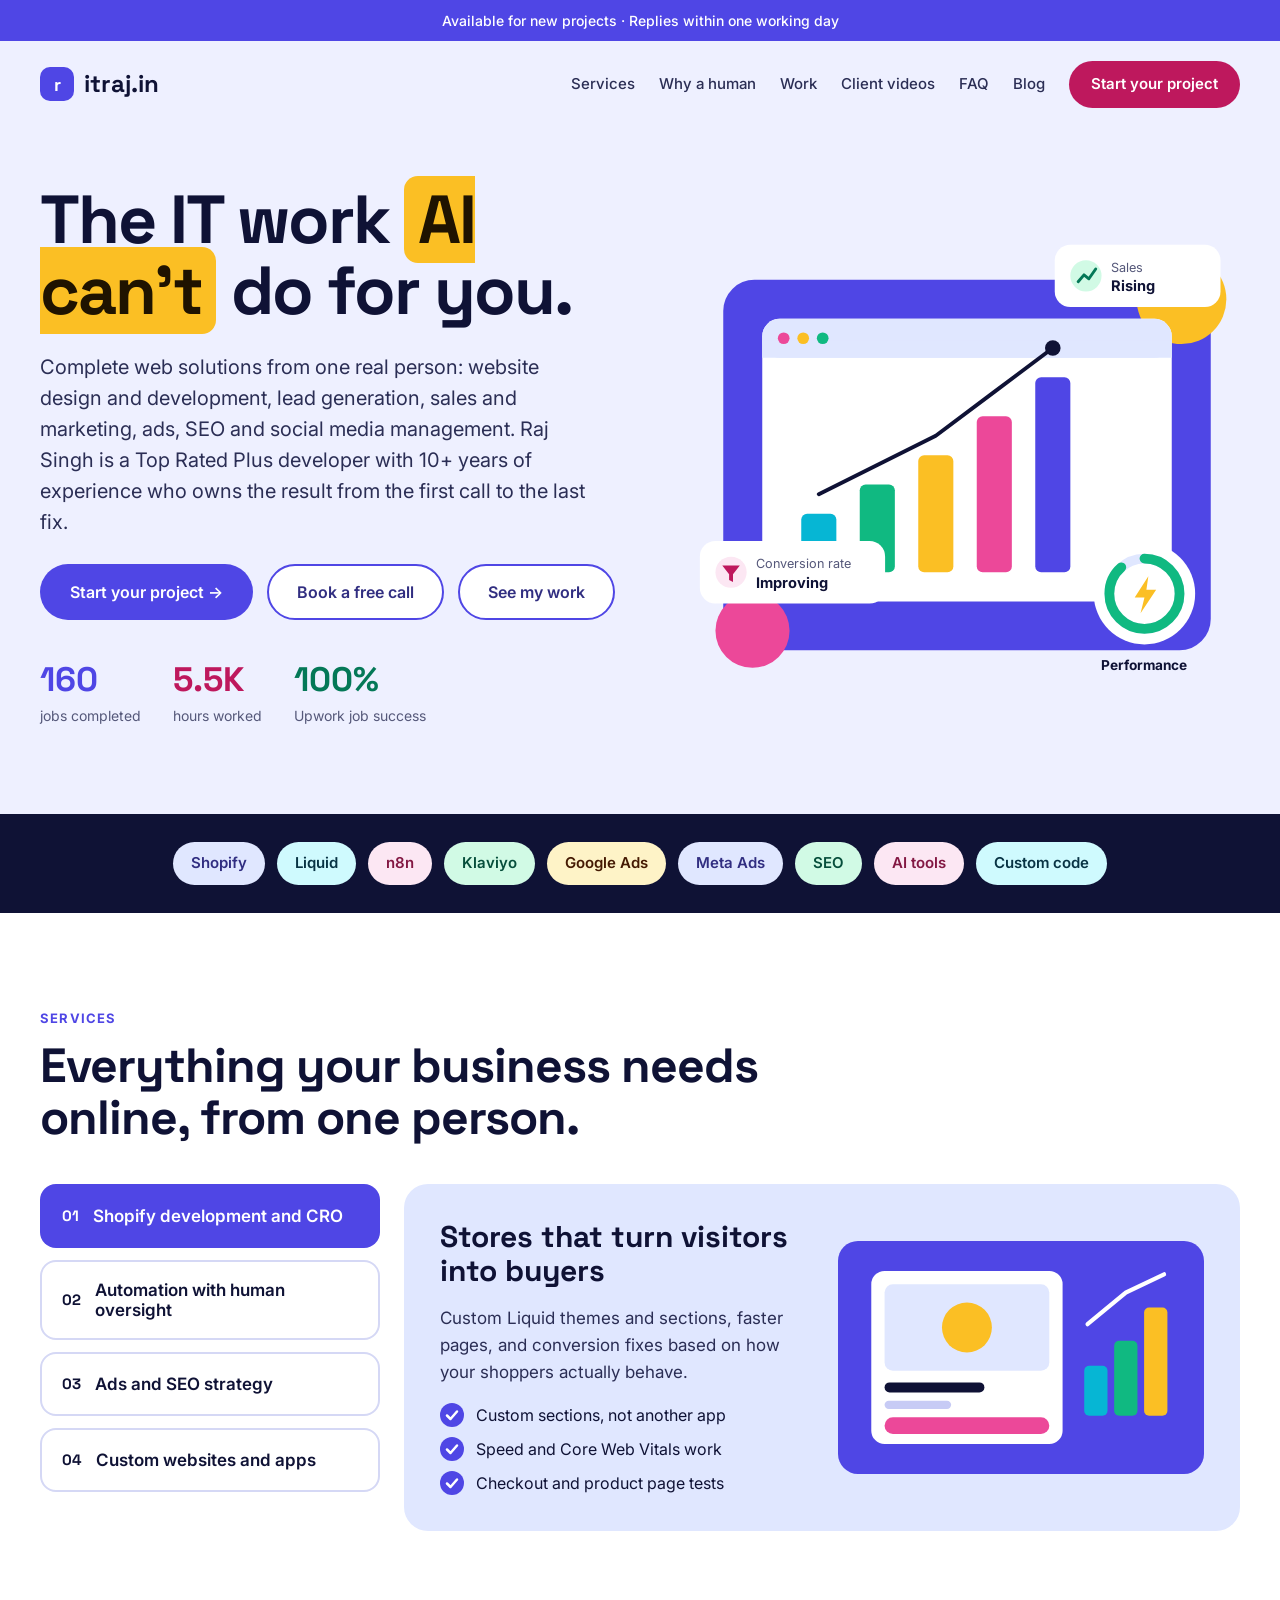
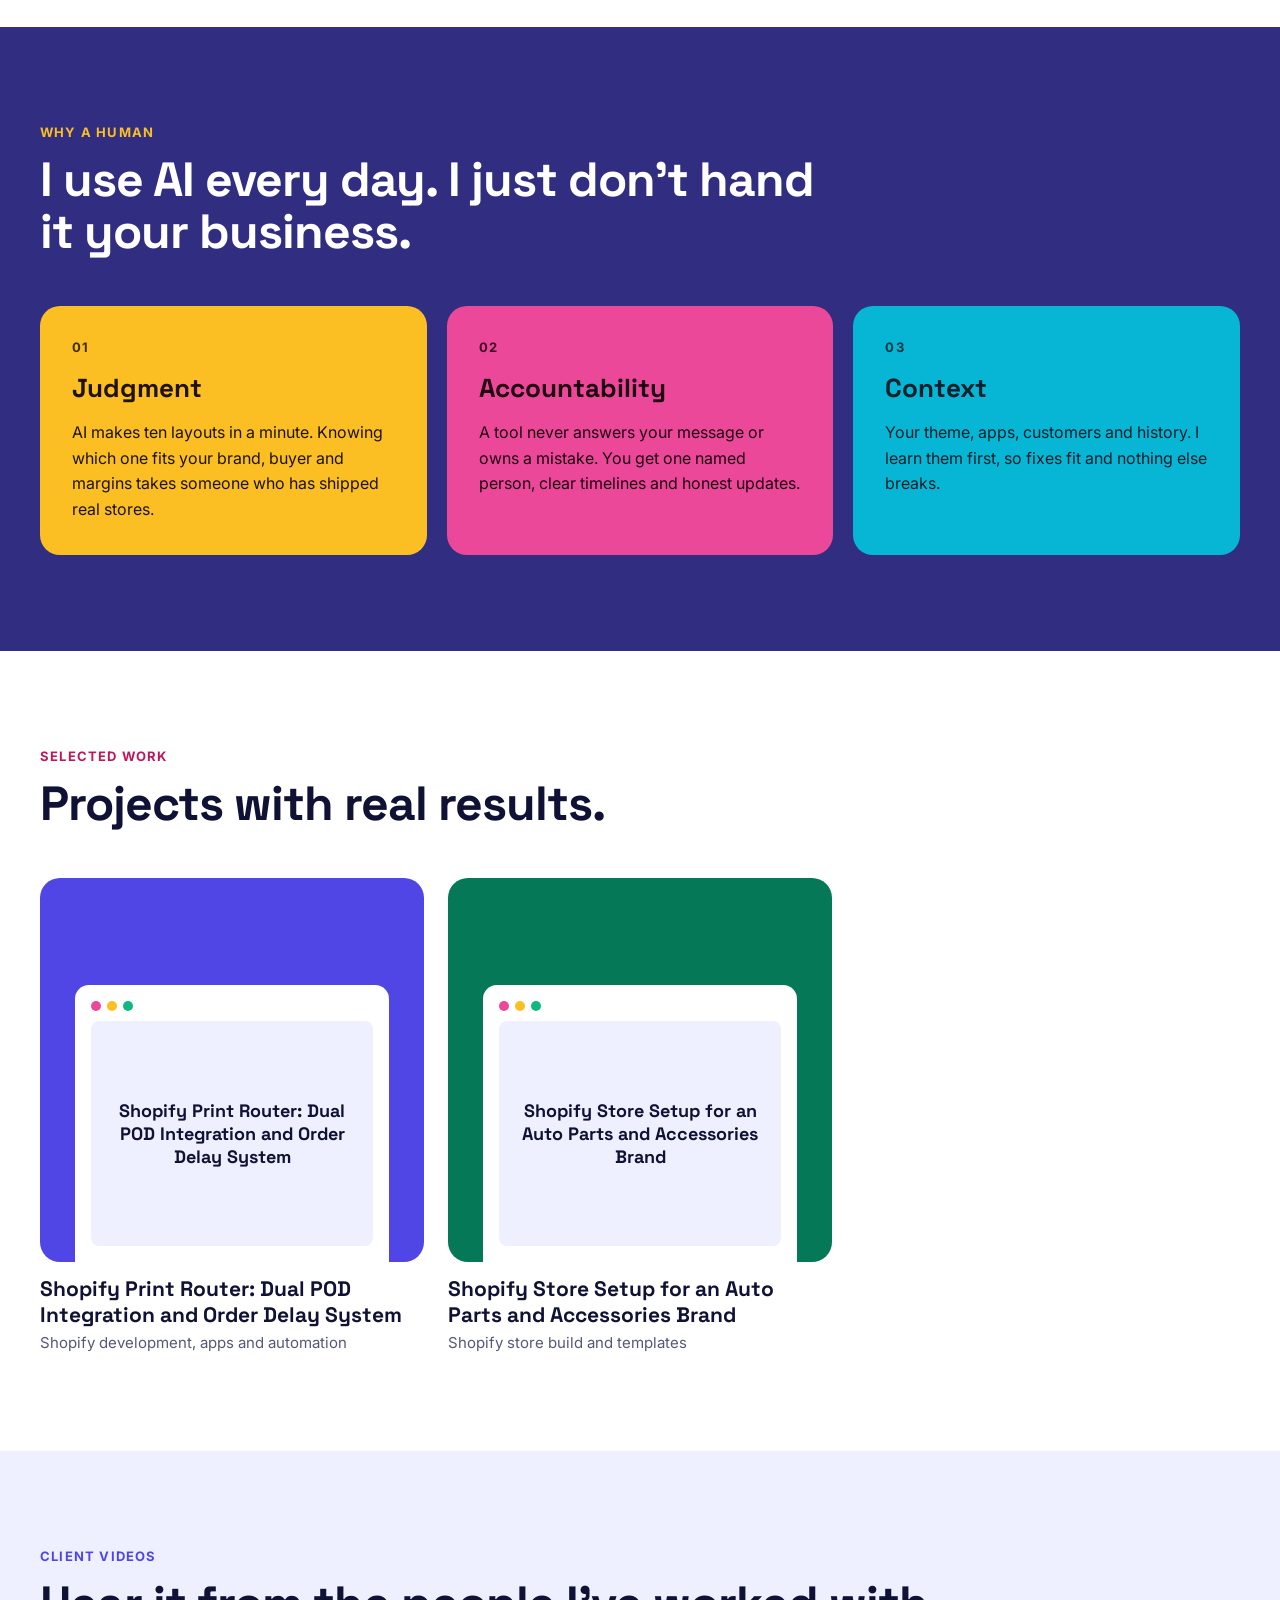
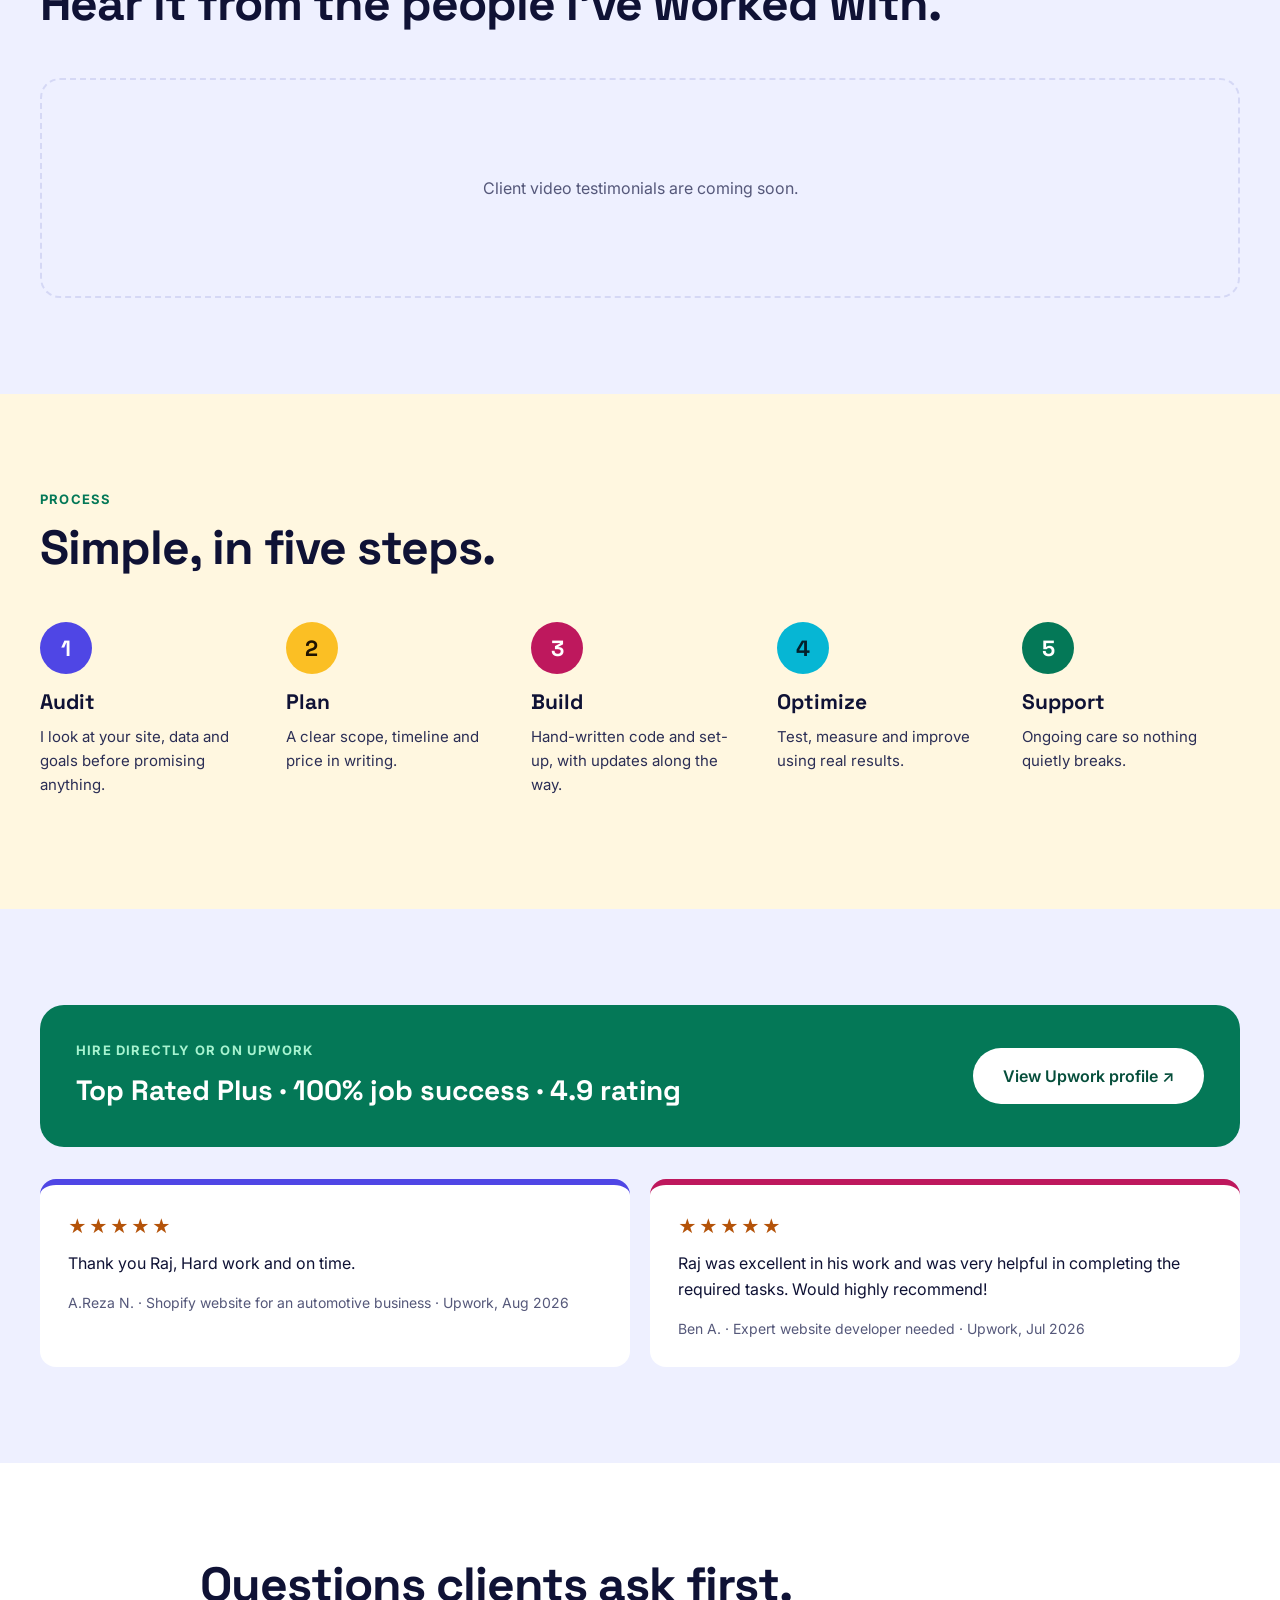
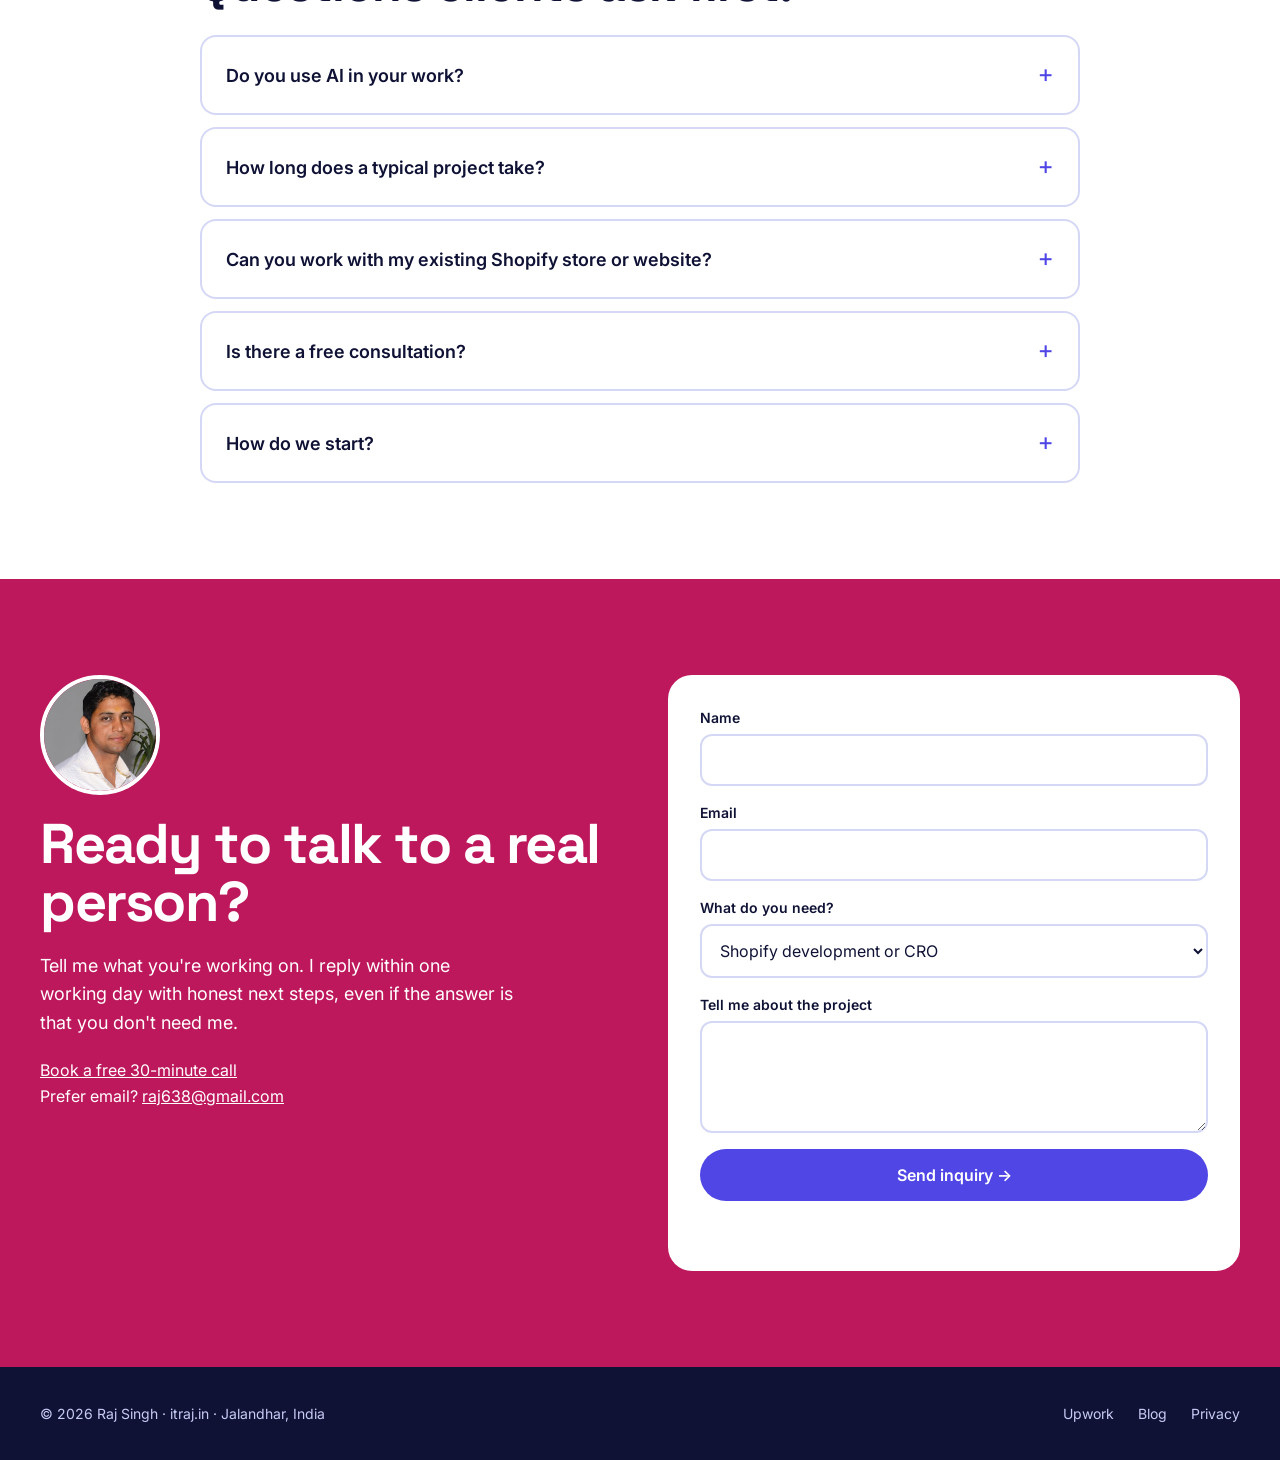
==== commit 58082781: "Square portfolio grid, admin forgot-password and Google sign-in" ====
--- a/index.html
+++ b/index.html
@@ -22,7 +22,7 @@
 <link rel="preconnect" href="https://fonts.gstatic.com" crossorigin>
 <link rel="preload" as="style" href="https://fonts.googleapis.com/css2?family=Inter:wght@400;600&family=Space+Grotesk:wght@700&display=swap">
 <link rel="stylesheet" href="https://fonts.googleapis.com/css2?family=Inter:wght@400;600&family=Space+Grotesk:wght@700&display=swap">
-<link rel="stylesheet" href="/assets/site.css?v=5">
+<link rel="stylesheet" href="/assets/site.css?v=6">
 <!-- Google tag (gtag.js) -->
 <script async src="https://www.googletagmanager.com/gtag/js?id=G-QB0FVWJZSE"></script>
 <script>window.dataLayer=window.dataLayer||[];function gtag(){dataLayer.push(arguments);}gtag('js',new Date());gtag('config','G-QB0FVWJZSE');</script>
@@ -105,6 +105,6 @@
 </div></section>
 </main>
 <footer><div class="wrap"><div>© 2026 Raj Singh · itraj.in · Jalandhar, India</div><nav aria-label="Footer"><a data-s-href="upwork_url" href="https://www.upwork.com/freelancers/~01315a4b0e96c1850b" target="_blank" rel="noopener">Upwork</a><a href="/blog">Blog</a><a href="/privacy">Privacy</a></nav></div></footer>
-<script src="/assets/site.js?v=5" defer></script>
+<script src="/assets/site.js?v=6" defer></script>
 </body>
 </html>
--- a/assets/site.css
+++ b/assets/site.css
@@ -55,15 +55,19 @@
 .card{flex:1 1 280px;min-width:0;border-radius:20px;padding:32px;display:flex;flex-direction:column;gap:12px}
 .card h3{font-family:var(--head);font-size:26px;font-weight:700}
 .card p{font-size:16px;line-height:1.6}
-.grid{display:flex;flex-wrap:wrap;gap:32px 24px;margin-top:48px}
-.proj{flex:1 1 520px;min-width:0;display:flex;flex-direction:column;gap:16px}
-.shot{height:240px;border-radius:20px;display:flex;align-items:flex-end;justify-content:center;overflow:hidden}
-.shot .win{width:78%;height:190px;background:#fff;border-radius:14px 14px 0 0;padding:16px;display:flex;flex-direction:column;gap:10px}
+.grid{display:grid;grid-template-columns:repeat(auto-fill,minmax(min(100%,300px),1fr));gap:32px 24px;margin-top:48px}
+.proj{min-width:0;display:flex;flex-direction:column;gap:14px;color:inherit}
+a.proj .shot{transition:transform .2s,box-shadow .2s}
+a.proj:hover{opacity:1}
+a.proj:hover .shot,a.proj:focus-visible .shot{transform:translateY(-4px);box-shadow:0 14px 30px rgba(15,18,53,.18)}
+.shot{position:relative;aspect-ratio:1/1;border-radius:20px;display:flex;align-items:flex-end;justify-content:center;overflow:hidden;background:var(--lav)}
+.shot img{position:absolute;inset:0;width:100%;height:100%;object-fit:cover;object-position:top center}
+.shot .win{width:82%;height:72%;background:#fff;border-radius:14px 14px 0 0;padding:16px;display:flex;flex-direction:column;gap:10px}
 .shot .dots{display:flex;gap:6px}
 .shot .dots i{width:10px;height:10px;border-radius:50%;display:block}
-.shot .ph{flex:1;border-radius:8px;background:var(--lav);display:flex;align-items:center;justify-content:center;color:var(--muted);font-size:14px;text-align:center;padding:8px}
-.shot img{width:100%;height:100%;object-fit:cover}
-.proj h3{font-family:var(--head);font-size:24px;font-weight:700}
+.shot .ph{flex:1;border-radius:8px;background:var(--lav);display:flex;align-items:center;justify-content:center;color:var(--ink);font:700 18px/1.3 var(--head);text-align:center;padding:12px}
+.shot .visit{position:absolute;right:12px;top:12px;background:#fff;color:var(--indigo-d);font-size:13px;font-weight:700;padding:6px 12px;border-radius:999px}
+.proj h3{font-family:var(--head);font-size:21px;line-height:1.25;font-weight:700}
 .proj p{font-size:15px;color:var(--muted);margin-top:4px}
 .vids{display:flex;flex-wrap:wrap;gap:24px;margin-top:48px}
 .vid{flex:1 1 360px;min-width:0;display:flex;flex-direction:column;gap:12px}
